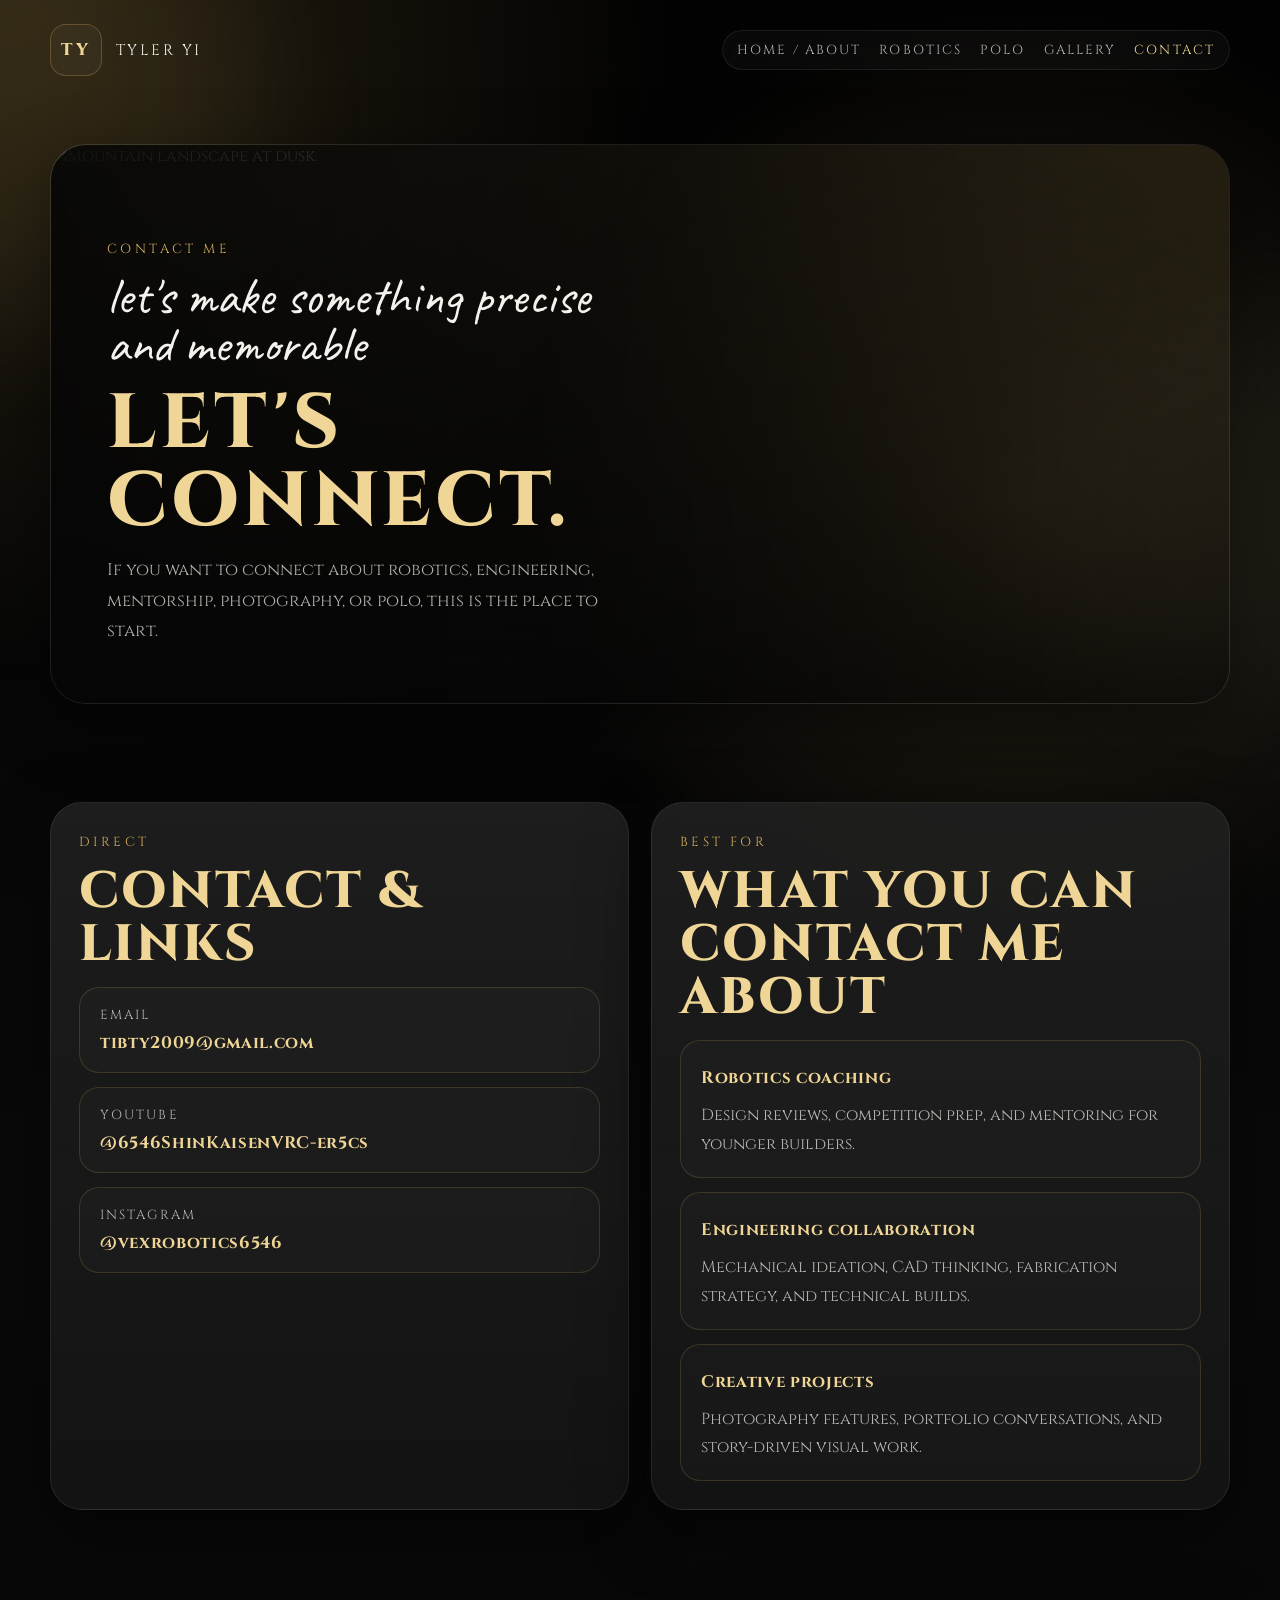
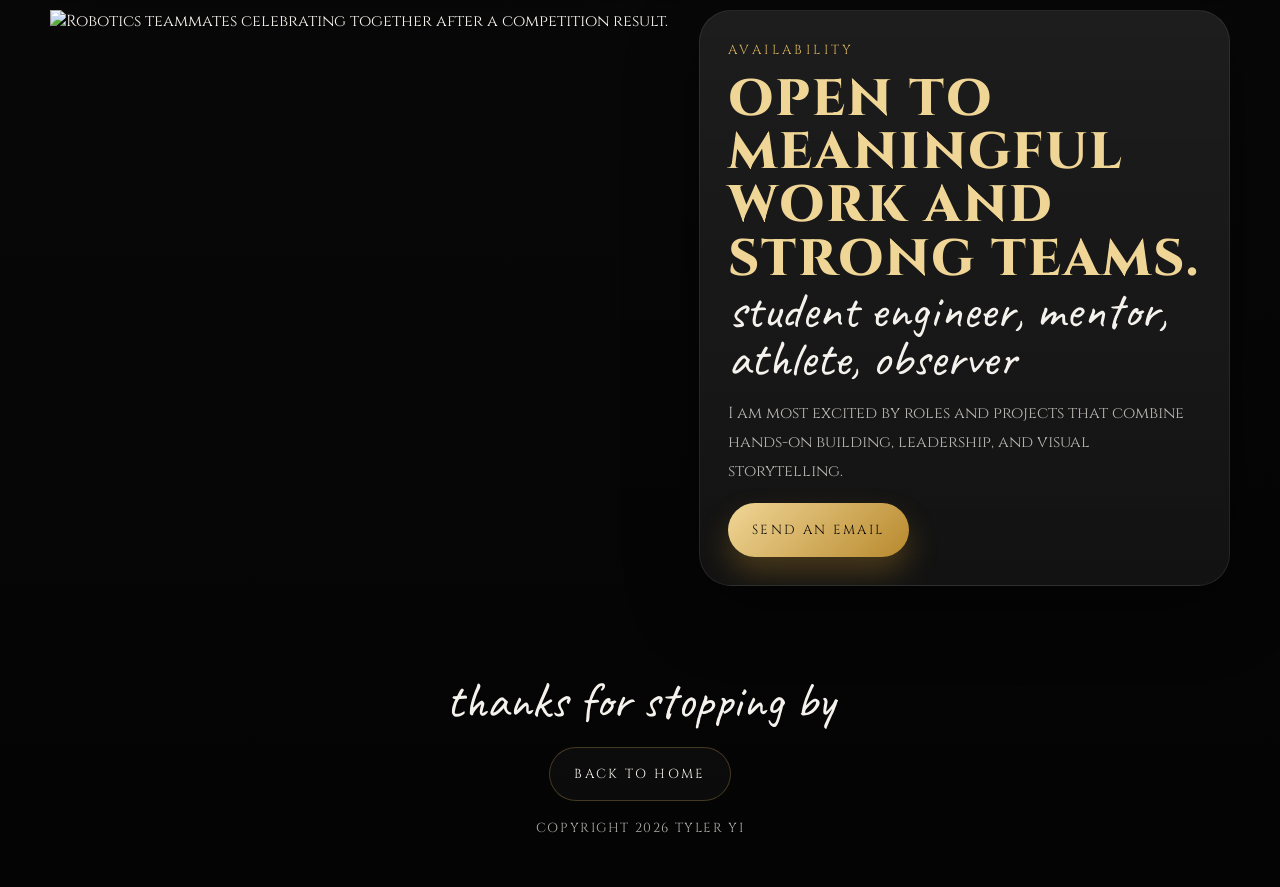
==== contact.html @ ec61d00f "Add files via upload" ====
<!DOCTYPE html>
<html lang="en">
  <head>
    <meta charset="UTF-8" />
    <meta name="viewport" content="width=device-width, initial-scale=1.0" />
    <title>Tyler Yi | Contact</title>
    <meta
      name="description"
      content="Contact Tyler Yi for robotics mentorship, engineering collaboration, photography, and portfolio enquiries."
    />
    <link rel="preconnect" href="https://fonts.googleapis.com" />
    <link rel="preconnect" href="https://fonts.gstatic.com" crossorigin />
    <link
      href="https://fonts.googleapis.com/css2?family=Caveat:wght@400;500&family=Cinzel:wght@500;600;700;800&display=swap"
      rel="stylesheet"
    />
    <link rel="stylesheet" href="styles.css" />
    <script src="script.js" defer></script>
  </head>
  <body class="contact-page">
    <div class="page-glow page-glow-left"></div>
    <div class="page-glow page-glow-right"></div>

    <header class="site-header">
      <a class="brand-mark" href="index.html" aria-label="Tyler Yi home">
        <span class="brand-mark__crest">TY</span>
        <span class="brand-mark__text">Tyler Yi</span>
      </a>

      <button class="nav-toggle" type="button" aria-expanded="false" aria-label="Open menu">
        <span></span>
        <span></span>
        <span></span>
      </button>

      <nav class="site-nav">
        <a href="index.html">Home / About</a>
        <a href="index.html#robotics">Robotics</a>
        <a href="index.html#polo">Polo</a>
        <a href="index.html#gallery">Gallery</a>
        <a class="is-active" href="contact.html">Contact</a>
      </nav>
    </header>

    <main>
      <section class="contact-hero section-shell">
        <div class="contact-hero__backdrop">
          <img src="assets/mountain.jpg" alt="Mountain landscape at dusk." />
          <div class="contact-hero__content reveal">
            <p class="eyebrow">Contact Me</p>
            <p class="script-line">let's make something precise and memorable</p>
            <h1 class="contact-title">Let's Connect.</h1>
            <p class="hero-lead">
              If you want to connect about robotics, engineering, mentorship, photography, or polo,
              this is the place to start.
            </p>
          </div>
        </div>
      </section>

      <section class="section-shell contact-grid">
        <article class="contact-panel reveal">
          <p class="eyebrow">Direct</p>
          <h2>Contact &amp; Links</h2>
          <div class="contact-list">
            <a href="mailto:tibty2009@gmail.com">
              <span>Email</span>
              <strong>tibty2009@gmail.com</strong>
            </a>
            <a href="https://www.youtube.com/@6546ShinKaisenVRC-er5cs" target="_blank" rel="noreferrer">
              <span>YouTube</span>
              <strong>@6546ShinKaisenVRC-er5cs</strong>
            </a>
            <a href="https://www.instagram.com/vexrobotics6546/" target="_blank" rel="noreferrer">
              <span>Instagram</span>
              <strong>@vexrobotics6546</strong>
            </a>
          </div>
        </article>

        <article class="contact-panel reveal reveal-delay-1">
          <p class="eyebrow">Best For</p>
          <h2>What You Can Contact Me About</h2>
          <div class="service-list">
            <div>
              <strong>Robotics coaching</strong>
              <p>Design reviews, competition prep, and mentoring for younger builders.</p>
            </div>
            <div>
              <strong>Engineering collaboration</strong>
              <p>Mechanical ideation, CAD thinking, fabrication strategy, and technical builds.</p>
            </div>
            <div>
              <strong>Creative projects</strong>
              <p>Photography features, portfolio conversations, and story-driven visual work.</p>
            </div>
          </div>
        </article>
      </section>

      <section class="section-shell contact-strip">
        <article class="mini-gallery reveal">
          <img src="assets/robotics-celebration.JPEG" alt="Robotics teammates celebrating together after a competition result." />
        </article>

        <article class="contact-cta reveal reveal-delay-2">
          <p class="eyebrow">Availability</p>
          <h2>Open to meaningful work and strong teams.</h2>
          <p class="script-line">student engineer, mentor, athlete, observer</p>
          <p>
            I am most excited by roles and projects that combine hands-on building, leadership, and
            visual storytelling.
          </p>
          <a class="button button-primary" href="mailto:tibty2009@gmail.com">Send an Email</a>
        </article>
      </section>
    </main>

    <footer class="site-footer">
      <p class="script-line">thanks for stopping by</p>
      <a class="button button-secondary" href="index.html">Back to Home</a>
      <p class="footer-note">Copyright <span id="year"></span> Tyler Yi</p>
    </footer>
  </body>
</html>
---- styles.css ----
:root {
  --bg: #070707;
  --bg-soft: #101010;
  --panel: rgba(18, 18, 18, 0.82);
  --panel-strong: rgba(11, 11, 11, 0.94);
  --border: rgba(214, 176, 94, 0.28);
  --gold: #d6b05e;
  --gold-bright: #f0d696;
  --white: #f5f2ed;
  --muted: rgba(245, 242, 237, 0.72);
  --shadow: 0 22px 70px rgba(0, 0, 0, 0.45);
  --radius-xl: 32px;
  --radius-lg: 24px;
  --radius-md: 18px;
  --space-section: clamp(68px, 8vw, 88px);
  --space-group: clamp(20px, 3vw, 30px);
  --space-related: clamp(12px, 2vw, 18px);
  --content-width: min(1180px, calc(100vw - 48px));
  --heading-font: "Cinzel", "Times New Roman", serif;
  --script-font: "Caveat", cursive;
}

*,
*::before,
*::after {
  box-sizing: border-box;
}

html {
  scroll-behavior: smooth;
}

body {
  margin: 0;
  min-height: 100vh;
  font-family: var(--heading-font);
  background:
    radial-gradient(circle at top left, rgba(214, 176, 94, 0.18), transparent 24%),
    radial-gradient(circle at 80% 20%, rgba(214, 176, 94, 0.16), transparent 22%),
    linear-gradient(180deg, #020202 0%, #090909 48%, #040404 100%);
  color: var(--white);
  overflow-x: hidden;
}

img {
  display: block;
  width: 100%;
}

a {
  color: inherit;
  text-decoration: none;
}

button {
  font: inherit;
}

.page-glow {
  position: fixed;
  inset: auto;
  width: 28rem;
  height: 28rem;
  border-radius: 999px;
  pointer-events: none;
  filter: blur(70px);
  opacity: 0.18;
  z-index: 0;
}

.page-glow-left {
  top: -8rem;
  left: -12rem;
  background: rgba(214, 176, 94, 0.45);
}

.page-glow-right {
  right: -12rem;
  bottom: 10rem;
  background: rgba(255, 255, 255, 0.18);
}

.site-header,
.section-shell,
.site-footer {
  position: relative;
  z-index: 1;
}

.site-header {
  width: var(--content-width);
  margin: 0 auto;
  padding: 24px 0 8px;
  display: flex;
  align-items: center;
  justify-content: space-between;
  gap: 24px;
}

.brand-mark {
  display: inline-flex;
  align-items: center;
  gap: 14px;
}

.brand-mark__crest {
  width: 52px;
  height: 52px;
  display: grid;
  place-items: center;
  border: 1px solid var(--border);
  border-radius: 16px;
  background: rgba(255, 255, 255, 0.03);
  color: var(--gold-bright);
  font-size: 1.05rem;
  font-weight: 800;
  letter-spacing: 0.18em;
}

.brand-mark__text {
  font-size: 0.95rem;
  letter-spacing: 0.16em;
  text-transform: uppercase;
}

.site-nav {
  display: flex;
  align-items: center;
  gap: 18px;
  padding: 10px 14px;
  border: 1px solid rgba(255, 255, 255, 0.08);
  border-radius: 999px;
  background: rgba(255, 255, 255, 0.03);
  backdrop-filter: blur(16px);
}

.site-nav a {
  color: var(--muted);
  font-size: 0.82rem;
  letter-spacing: 0.16em;
  text-transform: uppercase;
  transition: color 180ms ease;
}

.site-nav a:hover,
.site-nav a:focus-visible,
.site-nav a.is-active {
  color: var(--gold-bright);
}

.nav-toggle {
  display: none;
  width: 52px;
  height: 52px;
  padding: 0;
  border: 1px solid rgba(255, 255, 255, 0.12);
  border-radius: 16px;
  background: rgba(255, 255, 255, 0.03);
  color: var(--white);
}

.nav-toggle span {
  display: block;
  width: 22px;
  height: 2px;
  margin: 5px auto;
  background: currentColor;
}

.section-shell {
  width: var(--content-width);
  margin: 0 auto;
}

.hero {
  padding: 56px 0 24px;
  display: grid;
  grid-template-columns: minmax(0, 1.05fr) minmax(320px, 0.95fr);
  gap: 34px;
  align-items: center;
}

.hero-copy,
.contact-hero__content {
  max-width: 38rem;
}

.eyebrow {
  margin: 0 0 10px;
  color: var(--gold);
  font-size: 0.82rem;
  letter-spacing: 0.26em;
  text-transform: uppercase;
}

.script-line {
  margin: 0 0 16px;
  color: var(--white);
  font-family: var(--script-font);
  font-size: clamp(2rem, 4vw, 3.4rem);
  font-weight: 400;
  line-height: 0.95;
}

h1,
h2,
h3 {
  margin: 0;
  color: var(--gold-bright);
  font-weight: 800;
  line-height: 1.04;
}

h1 {
  font-size: clamp(3.6rem, 10vw, 7.2rem);
  letter-spacing: 0.05em;
  text-transform: uppercase;
}

h2 {
  font-size: clamp(1.8rem, 4vw, 3.2rem);
  letter-spacing: 0.04em;
  text-transform: uppercase;
}

h3 {
  font-size: 1.25rem;
  letter-spacing: 0.06em;
  text-transform: uppercase;
}

p {
  margin: 0;
  color: var(--muted);
  font-size: 1rem;
  line-height: 1.8;
}

.hero-lead,
.section-copy {
  max-width: 42rem;
  margin-top: 14px;
  font-size: 1.06rem;
}

.hero-actions {
  display: flex;
  flex-wrap: wrap;
  gap: 14px;
  margin-top: 26px;
}

.button {
  display: inline-flex;
  align-items: center;
  justify-content: center;
  min-height: 54px;
  padding: 14px 24px;
  border-radius: 999px;
  font-size: 0.82rem;
  letter-spacing: 0.18em;
  text-transform: uppercase;
  transition:
    transform 180ms ease,
    border-color 180ms ease,
    background 180ms ease;
}

.button:hover,
.button:focus-visible {
  transform: translateY(-2px);
}

.button-primary {
  background: linear-gradient(135deg, #f0d696 0%, #b8892d 100%);
  color: #110d06;
  box-shadow: 0 16px 30px rgba(184, 137, 45, 0.32);
}

.button-secondary {
  border: 1px solid var(--border);
  background: rgba(255, 255, 255, 0.03);
}

.hero-badges,
.chip-list {
  list-style: none;
  padding: 0;
  margin: 20px 0 0;
  display: flex;
  flex-wrap: wrap;
  gap: 10px;
}

.hero-badges span,
.chip-list li {
  padding: 10px 14px;
  border: 1px solid rgba(214, 176, 94, 0.24);
  border-radius: 999px;
  background: rgba(255, 255, 255, 0.03);
  color: var(--white);
  font-size: 0.78rem;
  letter-spacing: 0.12em;
  text-transform: uppercase;
}

.hero-visual {
  position: relative;
  min-height: 620px;
}

.hero-card,
.hero-portrait,
.info-card,
.spotlight-visual,
.timeline-card,
.skill-panel,
.passion-card,
.contact-panel,
.contact-cta,
.mini-gallery {
  border: 1px solid rgba(255, 255, 255, 0.08);
  border-radius: var(--radius-xl);
  background:
    linear-gradient(180deg, rgba(255, 255, 255, 0.06), rgba(255, 255, 255, 0.015)),
    var(--panel);
  box-shadow: var(--shadow);
  overflow: hidden;
}

.hero-card__label,
.timeline-card__tag {
  display: inline-block;
  margin-bottom: 8px;
  color: var(--gold-bright);
  font-size: 0.76rem;
  letter-spacing: 0.18em;
  text-transform: uppercase;
}

.hero-portrait {
  position: relative;
  height: 100%;
  min-height: 620px;
}

.hero-portrait::before {
  content: "";
  position: absolute;
  inset: 18px;
  border: 1px solid rgba(240, 214, 150, 0.18);
  pointer-events: none;
}

.hero-portrait img {
  height: 100%;
  min-height: 620px;
  object-fit: cover;
  object-position: center center;
}

.hero-portrait__caption {
  position: absolute;
  left: 28px;
  right: 28px;
  bottom: 26px;
  max-width: 28rem;
  padding: 20px 22px;
  background: linear-gradient(180deg, rgba(8, 8, 8, 0.12), rgba(8, 8, 8, 0.86));
  backdrop-filter: blur(10px);
}

.intro-section,
.spotlight-section,
.skills-section,
.passions-section,
.gallery-section,
.contact-grid,
.contact-strip {
  padding: var(--space-section) 0 12px;
}

.section-heading {
  display: grid;
  gap: 8px;
  margin-bottom: var(--space-group);
}

.section-heading .eyebrow,
.section-heading .script-line,
.section-heading .section-copy {
  margin: 0;
}

.spotlight-layout + .section-heading {
  margin-top: 18px;
  margin-bottom: 16px;
}

.evolution-slider {
  width: 100%;
  margin: 24px 0 12px;
  padding: 24px;
  border: 1px solid rgba(255, 255, 255, 0.08);
  border-radius: var(--radius-xl);
  background:
    linear-gradient(180deg, rgba(255, 255, 255, 0.04), rgba(255, 255, 255, 0.015)),
    rgba(10, 10, 10, 0.94);
  box-shadow: var(--shadow);
}

.evolution-slider__header {
  display: flex;
  justify-content: space-between;
  gap: 24px;
  align-items: flex-start;
  margin-bottom: 18px;
}

.evolution-slider__header > div:first-child {
  display: grid;
  gap: 8px;
}

.evolution-slider__header .section-copy {
  margin-top: 0;
}

.evolution-slider__actions {
  display: grid;
  gap: 10px;
  width: min(100%, 220px);
  flex-shrink: 0;
}

.evolution-slider__controls {
  display: flex;
  gap: 10px;
}

.evolution-arrow {
  min-width: 88px;
  min-height: 44px;
  padding: 10px 14px;
  border: 1px solid rgba(214, 176, 94, 0.28);
  border-radius: 999px;
  background: rgba(255, 255, 255, 0.03);
  color: var(--gold-bright);
  letter-spacing: 0.14em;
  text-transform: uppercase;
  cursor: pointer;
  transition: transform 180ms ease, border-color 180ms ease;
}

.evolution-arrow:hover,
.evolution-arrow:focus-visible {
  transform: translateY(-2px);
  border-color: rgba(214, 176, 94, 0.54);
}

.evolution-slider__shell {
  display: grid;
  grid-template-columns: minmax(0, 1.05fr) minmax(280px, 0.75fr);
  gap: 24px;
  align-items: start;
}

.evolution-slider__frame {
  position: relative;
  display: flex;
  justify-content: center;
  align-items: flex-start;
}

.evolution-slider__image-wrap {
  display: flex;
  justify-content: center;
  align-items: flex-start;
  width: 100%;
  height: 100%;
  transition: opacity 260ms ease, transform 260ms ease;
}

.evolution-slider__image-wrap.is-swapping,
.evolution-slider__caption.is-swapping {
  opacity: 0;
  transform: translateY(10px);
}

.evolution-slider__image {
  width: auto;
  max-width: 100%;
  height: 100%;
  max-height: 100%;
  display: block;
  border: 1px solid rgba(214, 176, 94, 0.38);
}

.evolution-slider__image-wrap.is-hidden {
  display: none;
}

.evolution-slider__placeholder {
  display: grid;
  place-content: center;
  gap: 10px;
  width: 100%;
  padding: 28px;
  text-align: center;
  background: transparent;
  border: 1px dashed rgba(214, 176, 94, 0.28);
}

.evolution-slider__placeholder.is-hidden {
  display: none;
}

.evolution-slider__placeholder h3 {
  font-size: clamp(1.6rem, 3vw, 2.4rem);
}

.evolution-slider__placeholder p:last-child {
  max-width: 32rem;
}

.evolution-slider__caption {
  display: flex;
  flex-direction: column;
  justify-content: flex-start;
  align-self: start;
  gap: 10px;
  padding: 4px 0 0;
  max-width: 28rem;
  transition: opacity 260ms ease, transform 260ms ease;
}

.evolution-slider__caption--measure {
  position: absolute;
  left: -9999px;
  top: 0;
  visibility: hidden;
  pointer-events: none;
  z-index: -1;
}

.evolution-slider__caption .timeline-card__tag,
.evolution-slider__caption h3,
.evolution-slider__caption p {
  margin: 0;
}

.evolution-slider__footer {
  display: flex;
  align-items: center;
  gap: 18px;
}

.evolution-slider__counter {
  min-width: 88px;
  color: var(--gold-bright);
  font-size: 0.88rem;
  letter-spacing: 0.16em;
  text-transform: uppercase;
}

.evolution-slider__progress {
  position: relative;
  flex: 1;
  height: 2px;
  background: rgba(255, 255, 255, 0.14);
  overflow: hidden;
}

.evolution-slider__progress span {
  position: absolute;
  inset: 0 auto 0 0;
  width: 8.333%;
  background: linear-gradient(90deg, var(--gold), var(--gold-bright));
  transition: width 260ms ease;
}

.intro-grid,
.skills-grid,
.contact-grid {
  display: grid;
  gap: 22px;
}

.intro-grid {
  grid-template-columns: repeat(3, minmax(0, 1fr));
}

.info-card,
.skill-panel,
.contact-panel,
.contact-cta {
  padding: 28px;
}

.info-card__icon {
  width: 56px;
  height: 56px;
  display: grid;
  place-items: center;
  margin-bottom: 18px;
  border-radius: 18px;
  background: rgba(214, 176, 94, 0.12);
  color: var(--gold-bright);
}

.info-card__icon svg {
  width: 32px;
  height: 32px;
}

.spotlight-layout {
  display: grid;
  grid-template-columns: minmax(280px, 0.95fr) minmax(0, 1.05fr);
  gap: 24px;
  align-items: start;
}

.spotlight-visual {
  position: sticky;
  top: 24px;
}

.spotlight-visual img {
  aspect-ratio: 0.88;
  object-fit: cover;
}

.spotlight-visual__stats {
  display: grid;
  grid-template-columns: repeat(3, minmax(0, 1fr));
  gap: 1px;
  background: rgba(255, 255, 255, 0.08);
}

.spotlight-visual__stats div {
  padding: 18px;
  background: rgba(10, 10, 10, 0.94);
}

.spotlight-visual__stats strong {
  display: block;
  color: var(--gold-bright);
  font-size: 1.45rem;
  letter-spacing: 0.08em;
}

.spotlight-visual__stats span {
  display: block;
  margin-top: 8px;
  color: var(--muted);
  font-size: 0.78rem;
  letter-spacing: 0.08em;
  text-transform: uppercase;
}

.timeline {
  display: grid;
  gap: 16px;
}

.timeline-card {
  padding: 24px;
}

.robotics-gallery {
  margin-top: 0;
  display: grid;
  grid-template-columns: repeat(12, minmax(0, 1fr));
  gap: 16px;
}

.robotics-shot {
  grid-column: span 4;
  display: flex;
  flex-direction: column;
  padding: 0;
  border: 1px solid rgba(255, 255, 255, 0.08);
  border-radius: 22px;
  background:
    linear-gradient(180deg, rgba(255, 255, 255, 0.04), rgba(255, 255, 255, 0.015)),
    rgba(12, 12, 12, 0.94);
  box-shadow: var(--shadow);
  overflow: hidden;
  cursor: pointer;
  transition: transform 220ms ease, border-color 220ms ease;
}

.robotics-shot:hover,
.robotics-shot:focus-visible {
  transform: translateY(-4px);
  border-color: rgba(214, 176, 94, 0.46);
}

.robotics-shot-wide {
  grid-column: span 6;
}

.robotics-shot img {
  width: 100%;
  height: auto;
  display: block;
}

.robotics-shot__meta {
  display: block;
  padding: 18px 18px 20px;
}

.robotics-shot__meta strong,
.robotics-shot__meta span {
  display: block;
}

.robotics-shot__meta strong {
  color: var(--gold-bright);
  font-size: 0.98rem;
  letter-spacing: 0.08em;
  text-transform: uppercase;
}

.robotics-shot__meta span {
  margin-top: 8px;
  color: var(--muted);
  font-size: 0.8rem;
  letter-spacing: 0.1em;
  text-transform: uppercase;
}

.timeline-card p,
.skill-panel p,
.contact-note,
.service-list p {
  margin-top: 12px;
}

.skills-grid {
  grid-template-columns: repeat(3, minmax(0, 1fr));
}

.skill-panel {
  min-height: 100%;
}

.passion-card {
  display: grid;
  grid-template-columns: minmax(0, 0.9fr) minmax(260px, 1.1fr);
}

.passion-card-polo {
  grid-template-columns: 1fr;
}

.passion-card__copy {
  padding: 36px;
  display: flex;
  flex-direction: column;
  justify-content: center;
}

.passion-card__copy p:last-child {
  margin-top: 18px;
}

.passion-card__details {
  padding: 28px 36px 36px;
  border-top: 1px solid rgba(214, 176, 94, 0.14);
}

.polo-awards {
  margin-top: 18px;
}

.polo-awards .eyebrow {
  margin-bottom: 8px;
}

.polo-awards__list {
  margin: 0;
  padding-left: 18px;
  color: var(--muted);
}

.polo-awards__list li {
  margin: 8px 0 0;
  line-height: 1.8;
}

.polo-brands {
  margin-top: 24px;
  padding-top: 18px;
  border-top: 1px solid rgba(214, 176, 94, 0.18);
}

.polo-brands .eyebrow {
  margin-bottom: 10px;
}

.polo-brands__rail {
  display: grid;
  grid-template-columns: repeat(2, minmax(0, 1fr));
  gap: 18px;
  align-items: end;
}

.polo-brand {
  display: grid;
  justify-items: center;
  align-content: center;
  gap: 12px;
  min-height: 126px;
  padding: 18px 20px;
  border: 1px solid rgba(214, 176, 94, 0.16);
  background: rgba(255, 255, 255, 0.02);
}

.polo-brand img {
  width: auto;
  max-width: min(100%, 210px);
  max-height: 64px;
  height: auto;
  object-fit: contain;
  filter: brightness(0.98) contrast(1.02);
}

.polo-brand span {
  text-align: center;
  color: var(--gold-bright);
  font-size: 0.82rem;
  letter-spacing: 0.12em;
  text-transform: uppercase;
}

.polo-brand:hover span,
.polo-brand:focus-visible span {
  color: var(--white);
}

.passion-card__visual img {
  height: 100%;
  min-height: 420px;
  object-fit: cover;
}

.passion-card-polo .passion-card__visual {
  display: flex;
  align-items: center;
  justify-content: center;
  background: rgba(8, 8, 8, 0.92);
  padding: 0 36px 30px;
}

.passion-card-polo .passion-card__visual img {
  width: auto;
  max-width: 100%;
  height: auto;
  min-height: 0;
  object-fit: contain;
  object-position: center center;
}

.photo-feature {
  display: grid;
  grid-template-columns: minmax(260px, 0.72fr) minmax(0, 1.28fr);
  gap: 24px;
  margin-bottom: 20px;
  border: 1px solid rgba(255, 255, 255, 0.08);
  border-radius: var(--radius-xl);
  background:
    linear-gradient(180deg, rgba(255, 255, 255, 0.04), rgba(255, 255, 255, 0.015)),
    rgba(12, 12, 12, 0.94);
  box-shadow: var(--shadow);
  overflow: hidden;
}

.photo-feature__visual img {
  height: 100%;
  min-height: 340px;
  object-fit: cover;
}

.photo-feature__copy {
  padding: 28px;
  display: flex;
  flex-direction: column;
  justify-content: center;
  gap: 12px;
}

.gallery-card {
  position: relative;
  display: block;
  width: 100%;
  margin: 0 0 16px;
  break-inside: avoid;
  page-break-inside: avoid;
  padding: 0;
  border: 1px solid rgba(255, 255, 255, 0.08);
  border-radius: 0;
  overflow: hidden;
  background: transparent;
  cursor: pointer;
  transition: transform 220ms ease, border-color 220ms ease;
}

.gallery-grid {
  column-count: 3;
  column-gap: 16px;
}

.gallery-card:hover,
.gallery-card:focus-visible {
  transform: translateY(-4px);
  border-color: rgba(214, 176, 94, 0.48);
}

.gallery-card img {
  display: block;
  width: 100%;
  height: auto;
  border-radius: 0;
}

.site-footer {
  width: var(--content-width);
  margin: 0 auto;
  padding: 78px 0 46px;
  text-align: center;
}

.site-footer .script-line {
  margin-bottom: 22px;
}

.footer-note {
  margin-top: 16px;
  font-size: 0.82rem;
  letter-spacing: 0.12em;
  text-transform: uppercase;
}

.contact-page .contact-hero {
  position: relative;
  padding: 60px 0 10px;
}

.contact-hero__backdrop {
  position: relative;
  display: flex;
  align-items: flex-end;
  border: 1px solid rgba(255, 255, 255, 0.1);
  border-radius: 36px;
  overflow: hidden;
  min-height: 560px;
  box-shadow: var(--shadow);
}

.contact-hero__backdrop::after {
  content: "";
  position: absolute;
  inset: 0;
  background:
    linear-gradient(90deg, rgba(6, 6, 6, 0.94) 0%, rgba(6, 6, 6, 0.76) 42%, rgba(6, 6, 6, 0.24) 100%),
    linear-gradient(180deg, rgba(214, 176, 94, 0.18), rgba(0, 0, 0, 0.2));
}

.contact-hero__backdrop img {
  position: absolute;
  inset: 0;
  height: 100%;
  object-fit: cover;
}

.contact-hero__content {
  position: relative;
  width: min(100%, 42rem);
  padding: 56px;
  z-index: 1;
}

.contact-title {
  max-width: 12ch;
  font-size: clamp(2.8rem, 6vw, 5rem);
  line-height: 1.02;
}

.contact-hero .hero-lead {
  max-width: 34rem;
}

.contact-grid {
  grid-template-columns: repeat(2, minmax(0, 1fr));
}

.contact-list,
.service-list {
  display: grid;
  gap: 14px;
  margin-top: 16px;
}

.contact-list a,
.service-list div {
  padding: 18px 20px;
  border: 1px solid rgba(214, 176, 94, 0.18);
  border-radius: 20px;
  background: rgba(255, 255, 255, 0.02);
}

.contact-list span {
  display: block;
  color: var(--muted);
  font-size: 0.82rem;
  letter-spacing: 0.16em;
  text-transform: uppercase;
}

.contact-list strong,
.service-list strong {
  display: block;
  margin-top: 8px;
  color: var(--gold-bright);
  font-size: 1.05rem;
  letter-spacing: 0.04em;
  overflow-wrap: anywhere;
}

.contact-strip {
  display: grid;
  grid-template-columns: minmax(0, 1fr) minmax(300px, 0.85fr);
  gap: 24px;
  align-items: stretch;
}

.mini-gallery {
  display: block;
  padding: 0;
  border: 0;
  border-radius: 0;
  background: transparent;
  box-shadow: none;
}

.mini-gallery img {
  width: 100%;
  height: auto;
  max-height: none;
  min-height: 0;
  object-fit: fill;
}

.contact-cta {
  display: flex;
  flex-direction: column;
  justify-content: center;
}

.contact-cta .button {
  width: fit-content;
  margin-top: 18px;
}

.lightbox {
  width: min(92vw, 980px);
  padding: 18px;
  border: 1px solid rgba(255, 255, 255, 0.12);
  border-radius: 28px;
  background: rgba(8, 8, 8, 0.96);
  color: var(--white);
}

.lightbox::backdrop {
  background: rgba(0, 0, 0, 0.78);
  backdrop-filter: blur(6px);
}

.lightbox img {
  max-height: 72vh;
  object-fit: contain;
  border-radius: 18px;
}

.lightbox-caption {
  margin-top: 14px;
  text-align: center;
}

.lightbox-close {
  margin-left: auto;
  margin-bottom: 12px;
  display: inline-flex;
  padding: 10px 14px;
  border: 1px solid rgba(214, 176, 94, 0.26);
  border-radius: 999px;
  background: rgba(255, 255, 255, 0.03);
  color: var(--gold-bright);
  text-transform: uppercase;
  letter-spacing: 0.12em;
}

.reveal {
  opacity: 0;
  transform: translateY(28px);
  animation: rise-in 720ms ease forwards;
}

.reveal-delay-1 {
  animation-delay: 120ms;
}

.reveal-delay-2 {
  animation-delay: 240ms;
}

@keyframes rise-in {
  to {
    opacity: 1;
    transform: translateY(0);
  }
}

@media (max-width: 1080px) {
  .hero,
  .spotlight-layout,
  .passion-card,
  .contact-strip,
  .photo-feature {
    grid-template-columns: 1fr;
  }

  .hero-visual {
    min-height: 540px;
  }

  .hero-portrait,
  .hero-portrait img {
    min-height: 540px;
  }

  .spotlight-visual {
    position: relative;
    top: 0;
  }

  .skills-grid,
  .intro-grid,
  .contact-grid {
    grid-template-columns: 1fr 1fr;
  }

  .gallery-grid {
    column-count: 2;
  }

  .robotics-gallery {
    grid-template-columns: repeat(2, minmax(0, 1fr));
  }

  .robotics-shot,
  .robotics-shot-wide {
    grid-column: span 1;
  }

  .evolution-slider__shell {
    grid-template-columns: 1fr;
  }

  .contact-hero__content {
    padding: 44px;
  }
}

@media (max-width: 760px) {
  :root {
    --content-width: min(100vw - 28px, 100%);
  }

  .site-header {
    padding-top: 18px;
    align-items: flex-start;
  }

  .nav-toggle {
    display: inline-block;
  }

  .site-nav {
    position: absolute;
    right: 0;
    top: 76px;
    min-width: 220px;
    padding: 16px;
    display: none;
    flex-direction: column;
    align-items: flex-start;
    border-radius: 24px;
  }

  .site-nav.is-open {
    display: flex;
  }

  .hero {
    padding-top: 28px;
  }

  .intro-section,
  .spotlight-section,
  .skills-section,
  .passions-section,
  .gallery-section,
  .contact-grid,
  .contact-strip {
    padding-top: 58px;
  }

  .section-heading {
    margin-bottom: 18px;
  }

  .hero-visual {
    min-height: 360px;
  }

  .intro-grid,
  .skills-grid,
  .contact-grid,
  .mini-gallery {
    grid-template-columns: 1fr;
  }

  .evolution-slider {
    margin-top: 20px;
    padding: 18px;
  }

  .evolution-slider__header {
    flex-direction: column;
    align-items: flex-start;
  }

  .evolution-slider__actions,
  .evolution-slider__controls {
    width: 100%;
  }

  .evolution-arrow {
    flex: 1;
  }

  .evolution-slider__footer {
    gap: 12px;
  }

  .evolution-slider__caption {
    max-width: none;
    padding: 0;
  }

  .robotics-gallery {
    grid-template-columns: 1fr;
  }

  .polo-brands__rail {
    grid-template-columns: 1fr;
  }

  .polo-brand {
    min-height: 0;
  }

  .hero-portrait,
  .hero-portrait img {
    min-height: 360px;
  }

  .hero-portrait__caption {
    left: 16px;
    right: 16px;
    bottom: 16px;
    padding: 16px;
  }

  .passion-card__visual img,
  .photo-feature__visual img,
  .mini-gallery img {
    min-height: 240px;
  }

  .contact-hero__backdrop {
    min-height: 480px;
  }

  .contact-hero__content {
    width: 100%;
    padding: 26px 24px;
  }

  .contact-title {
    max-width: none;
    font-size: clamp(2.2rem, 10vw, 3.5rem);
  }

  .gallery-grid {
    column-count: 1;
  }

  .robotics-shot,
  .robotics-shot-wide {
    grid-column: span 1;
  }

  .evolution-slider__image-wrap {
    aspect-ratio: 4 / 3;
    max-height: 280px;
  }

  .evolution-slider__placeholder {
    aspect-ratio: 4 / 3;
    padding: 20px;
  }

  .evolution-slider__footer {
    flex-direction: row;
    align-items: center;
  }
}
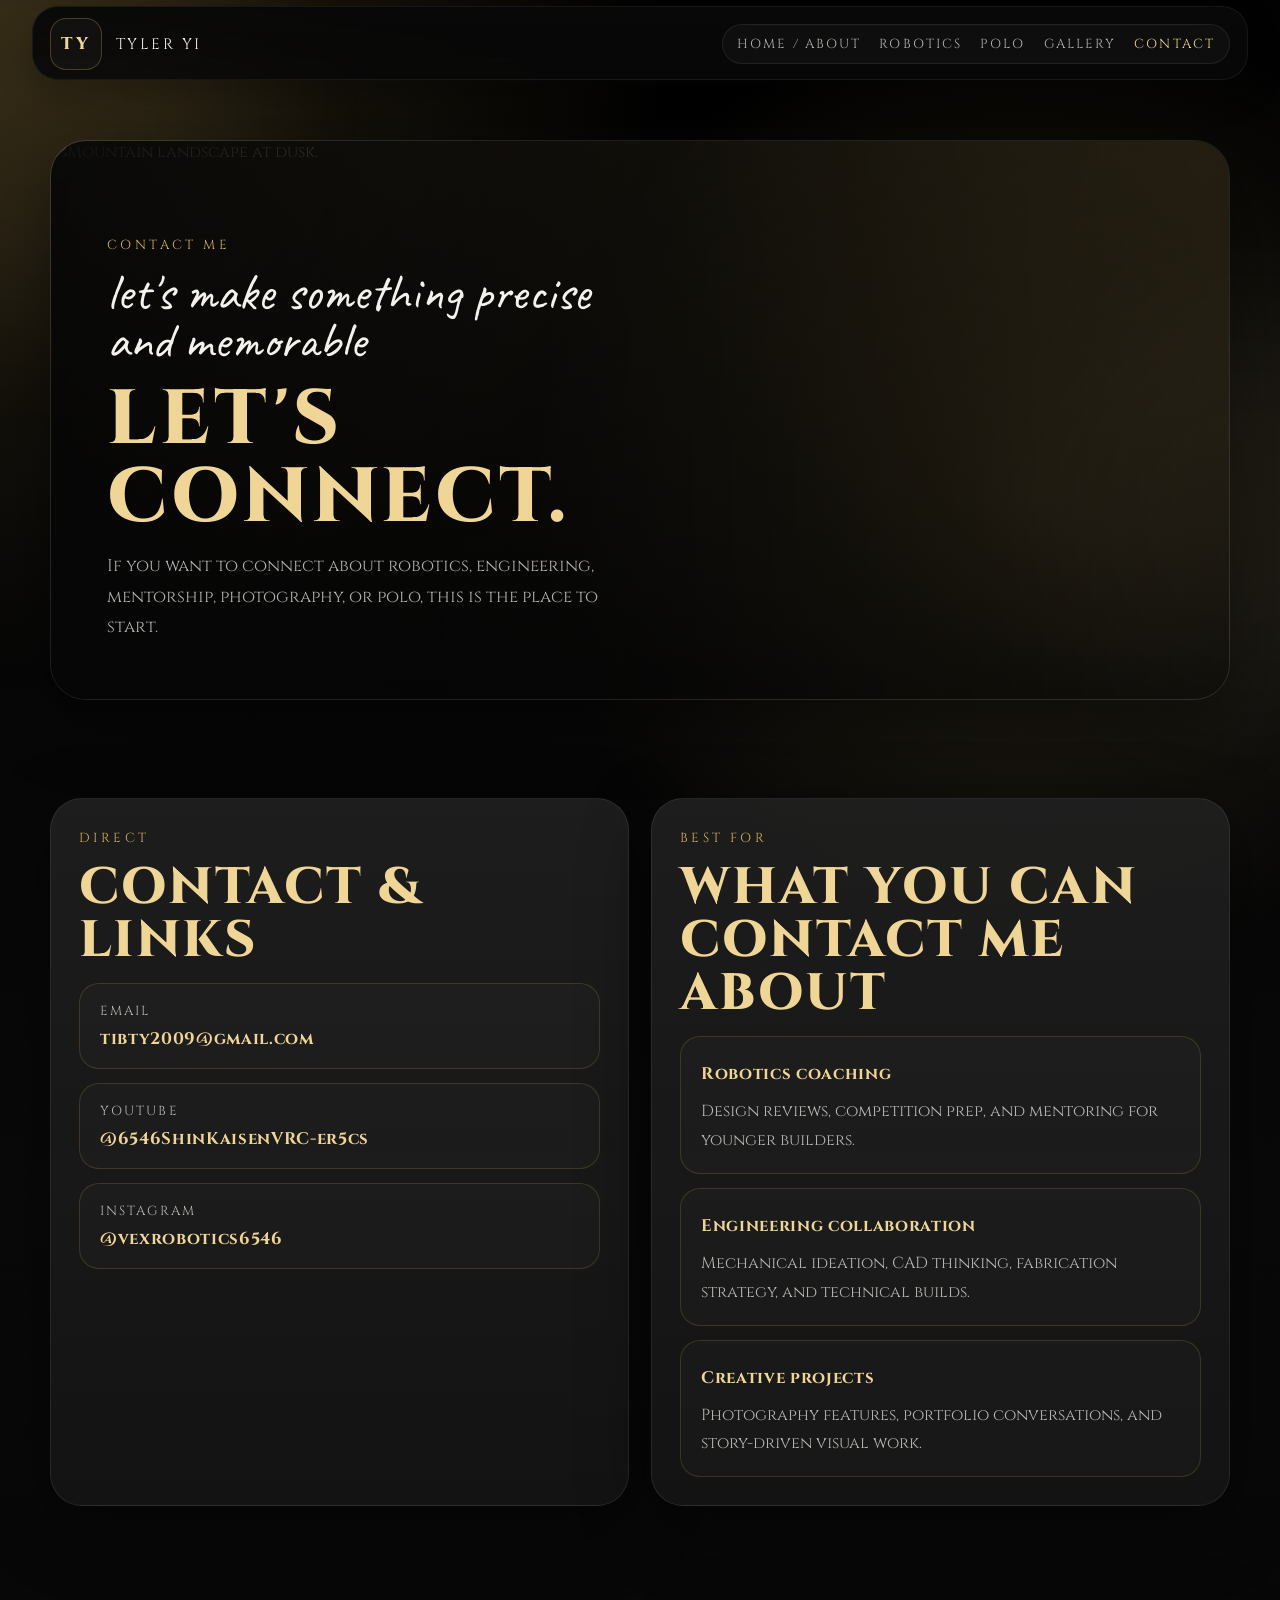
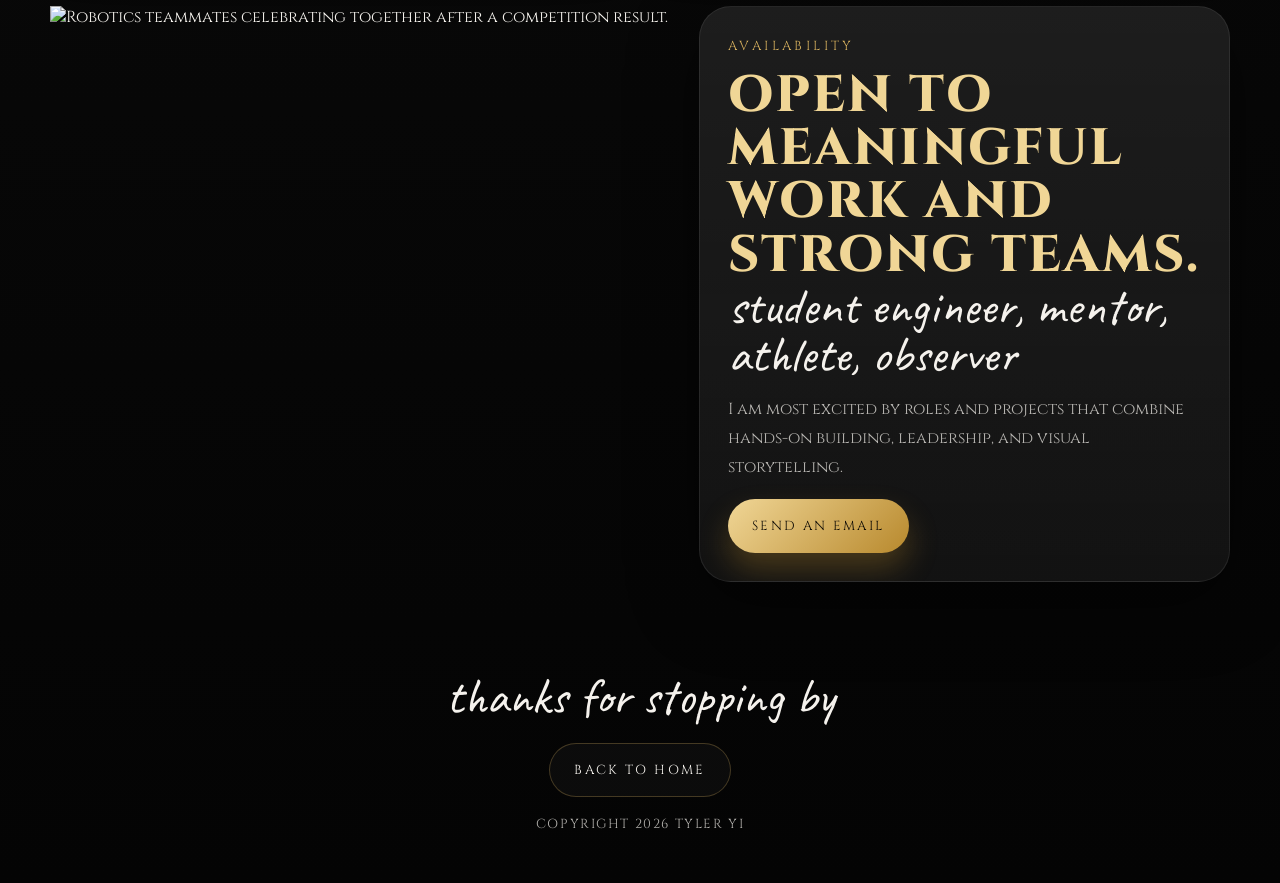
==== commit 5a3b649c: "Add files via upload" ====
--- a/contact.html
+++ b/contact.html
@@ -100,7 +100,7 @@
 
       <section class="section-shell contact-strip">
         <article class="mini-gallery reveal">
-          <img src="assets/robotics-celebration.JPEG" alt="Robotics teammates celebrating together after a competition result." />
+          <img src="assets/robotics-celebration.jpg" alt="Robotics teammates celebrating together after a competition result." />
         </article>
 
         <article class="contact-cta reveal reveal-delay-2">
--- a/styles.css
+++ b/styles.css
@@ -90,11 +90,29 @@
 .site-header {
   width: var(--content-width);
   margin: 0 auto;
-  padding: 24px 0 8px;
+  padding: 18px 0 10px;
+  position: sticky;
+  top: 0;
+  z-index: 20;
   display: flex;
   align-items: center;
   justify-content: space-between;
   gap: 24px;
+  backdrop-filter: blur(18px);
+}
+
+.site-header::before {
+  content: "";
+  position: absolute;
+  inset: 6px -18px 0;
+  border: 1px solid rgba(255, 255, 255, 0.06);
+  border-radius: 26px;
+  background:
+    linear-gradient(180deg, rgba(8, 8, 8, 0.9), rgba(8, 8, 8, 0.62)),
+    rgba(8, 8, 8, 0.68);
+  box-shadow: 0 14px 34px rgba(0, 0, 0, 0.24);
+  z-index: -1;
+  pointer-events: none;
 }
 
 .brand-mark {
@@ -1184,6 +1202,10 @@
     align-items: flex-start;
   }
 
+  .site-header::before {
+    inset: 6px -8px 0;
+  }
+
   .nav-toggle {
     display: inline-block;
   }
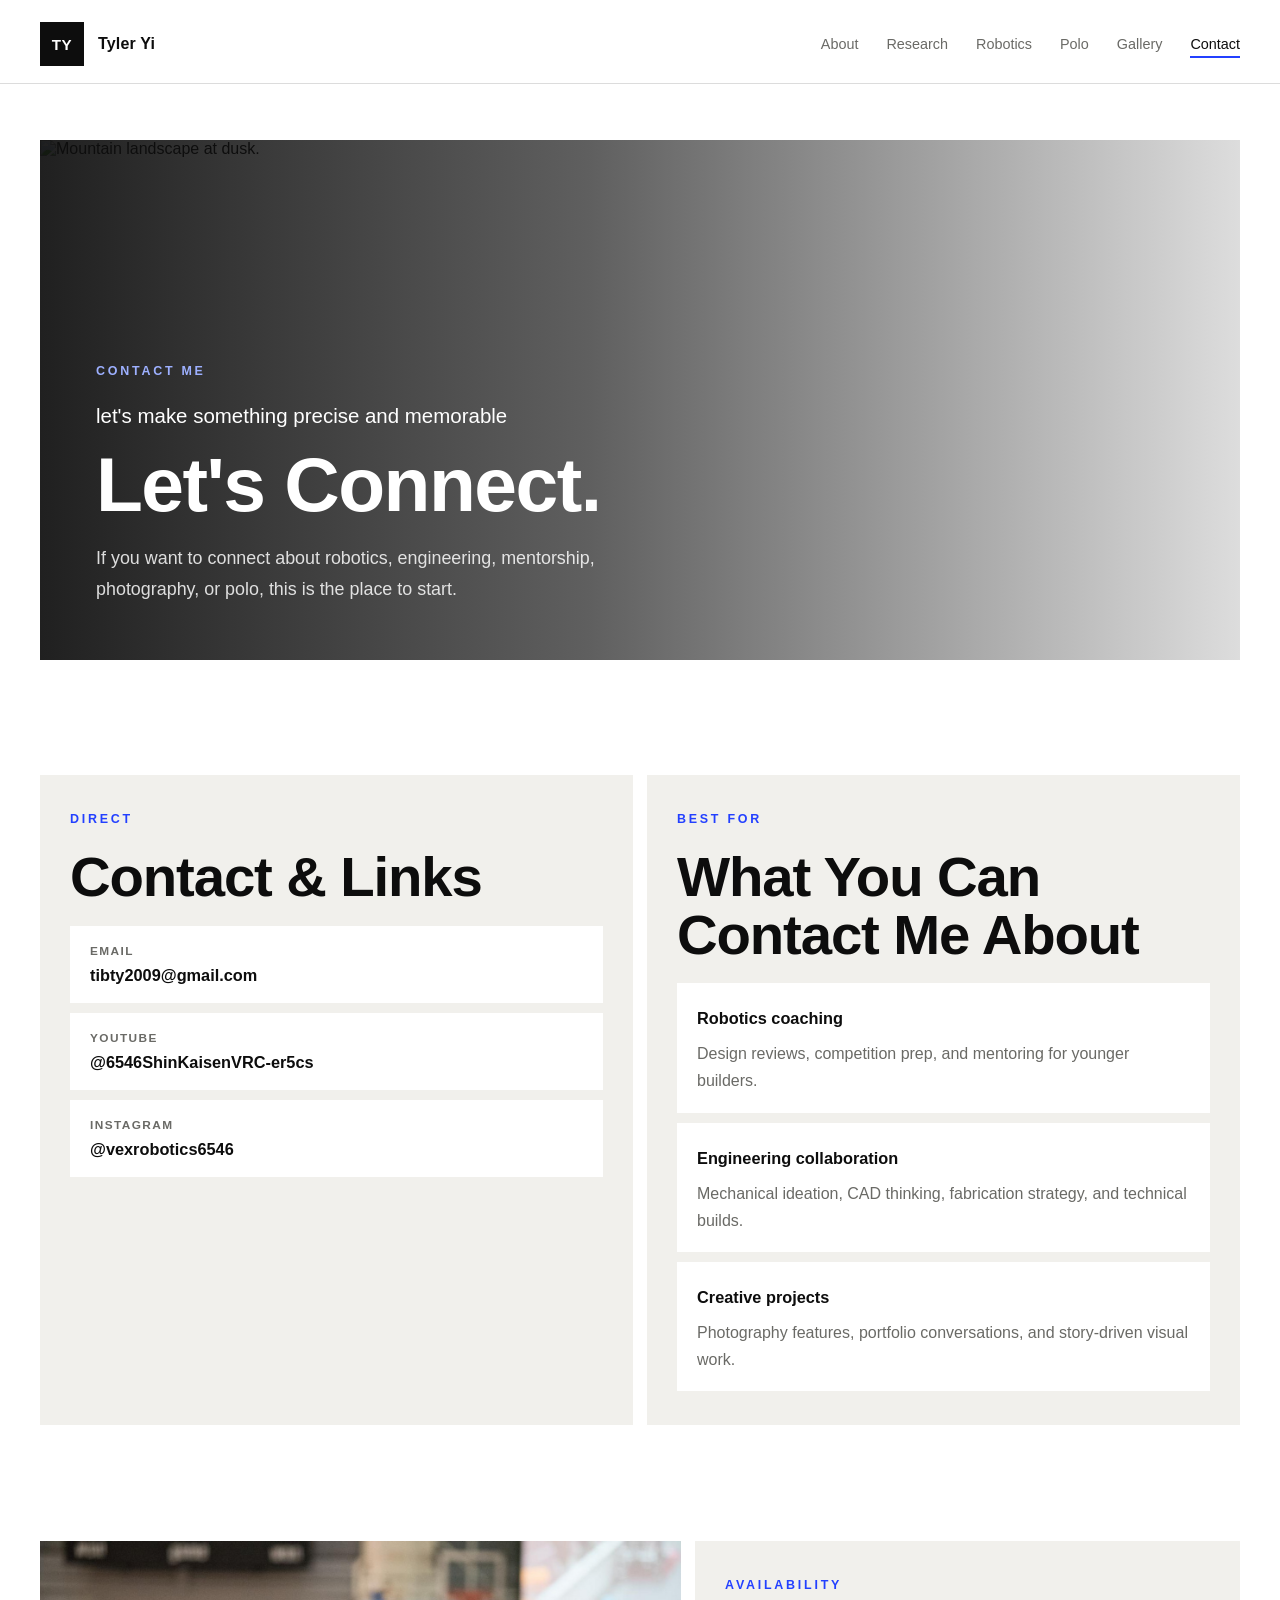
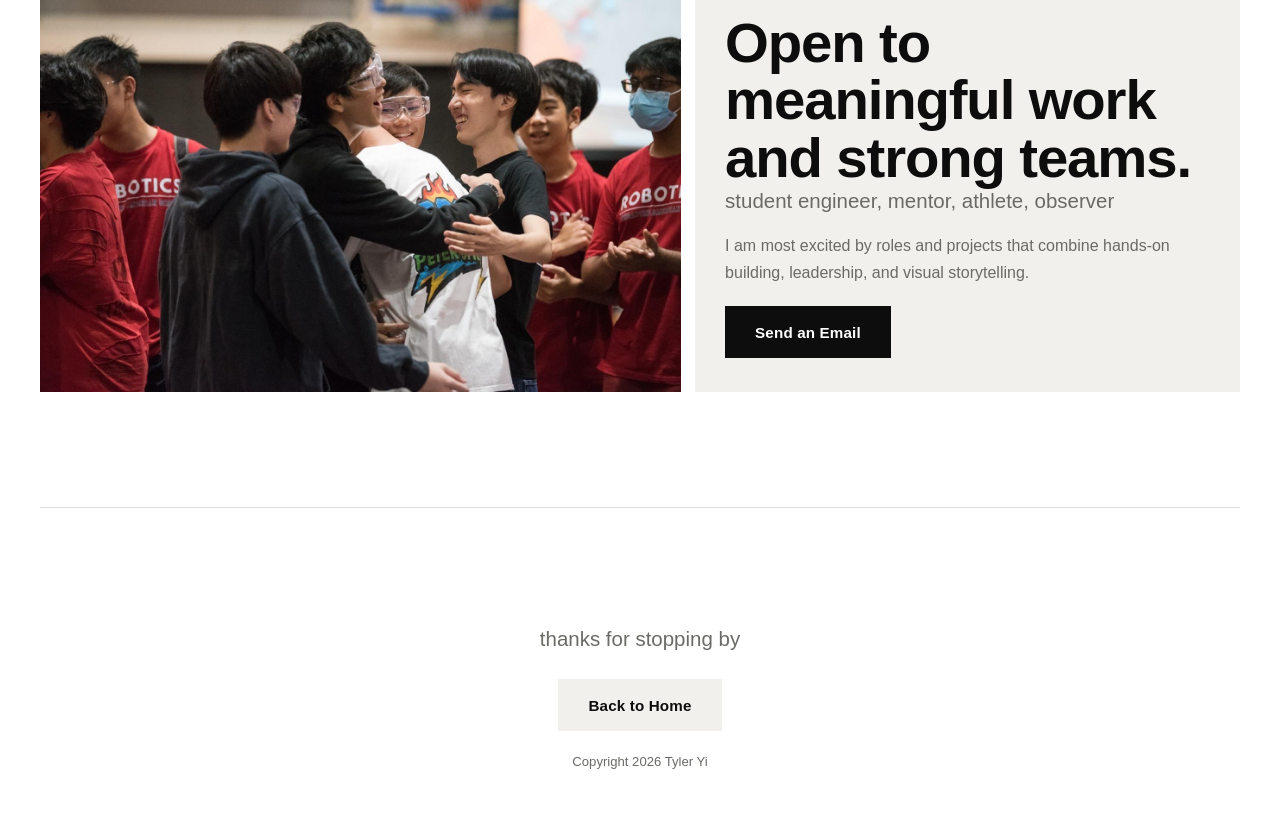
==== commit 2c0668fc: "Redesign site (flat/editorial, SF system font) and add Research section - Rework styling: light, hig" ====
--- a/contact.html
+++ b/contact.html
@@ -7,12 +7,6 @@
     <meta
       name="description"
       content="Contact Tyler Yi for robotics mentorship, engineering collaboration, photography, and portfolio enquiries."
-    />
-    <link rel="preconnect" href="https://fonts.googleapis.com" />
-    <link rel="preconnect" href="https://fonts.gstatic.com" crossorigin />
-    <link
-      href="https://fonts.googleapis.com/css2?family=Caveat:wght@400;500&family=Cinzel:wght@500;600;700;800&display=swap"
-      rel="stylesheet"
     />
     <link rel="stylesheet" href="styles.css" />
     <script src="script.js" defer></script>
@@ -34,7 +28,8 @@
       </button>
 
       <nav class="site-nav">
-        <a href="index.html">Home / About</a>
+        <a href="index.html">About</a>
+        <a href="index.html#research">Research</a>
         <a href="index.html#robotics">Robotics</a>
         <a href="index.html#polo">Polo</a>
         <a href="index.html#gallery">Gallery</a>
--- a/styles.css
+++ b/styles.css
@@ -1,23 +1,18 @@
 :root {
-  --bg: #070707;
-  --bg-soft: #101010;
-  --panel: rgba(18, 18, 18, 0.82);
-  --panel-strong: rgba(11, 11, 11, 0.94);
-  --border: rgba(214, 176, 94, 0.28);
-  --gold: #d6b05e;
-  --gold-bright: #f0d696;
-  --white: #f5f2ed;
-  --muted: rgba(245, 242, 237, 0.72);
-  --shadow: 0 22px 70px rgba(0, 0, 0, 0.45);
-  --radius-xl: 32px;
-  --radius-lg: 24px;
-  --radius-md: 18px;
-  --space-section: clamp(68px, 8vw, 88px);
-  --space-group: clamp(20px, 3vw, 30px);
-  --space-related: clamp(12px, 2vw, 18px);
-  --content-width: min(1180px, calc(100vw - 48px));
-  --heading-font: "Cinzel", "Times New Roman", serif;
-  --script-font: "Caveat", cursive;
+  --bg: #ffffff;
+  --paper: #ffffff;
+  --fill: #f1f0ec;
+  --fill-strong: #e7e6e0;
+  --ink: #0d0d0d;
+  --ink-soft: #2a2a2a;
+  --muted: #6a6a66;
+  --line: rgba(13, 13, 13, 0.14);
+  --accent: #2340ff;
+  --accent-ink: #1a30cc;
+  --space-section: clamp(72px, 9vw, 120px);
+  --space-group: clamp(22px, 3vw, 36px);
+  --content-width: min(1200px, calc(100vw - 48px));
+  --font: -apple-system, BlinkMacSystemFont, "SF Pro Display", "SF Pro Text", "Segoe UI", Roboto, Helvetica, Arial, sans-serif;
 }
 
 *,
@@ -33,13 +28,12 @@
 body {
   margin: 0;
   min-height: 100vh;
-  font-family: var(--heading-font);
-  background:
-    radial-gradient(circle at top left, rgba(214, 176, 94, 0.18), transparent 24%),
-    radial-gradient(circle at 80% 20%, rgba(214, 176, 94, 0.16), transparent 22%),
-    linear-gradient(180deg, #020202 0%, #090909 48%, #040404 100%);
-  color: var(--white);
+  font-family: var(--font);
+  background: var(--bg);
+  color: var(--ink);
   overflow-x: hidden;
+  -webkit-font-smoothing: antialiased;
+  text-rendering: optimizeLegibility;
 }
 
 img {
@@ -57,27 +51,7 @@
 }
 
 .page-glow {
-  position: fixed;
-  inset: auto;
-  width: 28rem;
-  height: 28rem;
-  border-radius: 999px;
-  pointer-events: none;
-  filter: blur(70px);
-  opacity: 0.18;
-  z-index: 0;
-}
-
-.page-glow-left {
-  top: -8rem;
-  left: -12rem;
-  background: rgba(214, 176, 94, 0.45);
-}
-
-.page-glow-right {
-  right: -12rem;
-  bottom: 10rem;
-  background: rgba(255, 255, 255, 0.18);
+  display: none;
 }
 
 .site-header,
@@ -90,7 +64,7 @@
 .site-header {
   width: var(--content-width);
   margin: 0 auto;
-  padding: 18px 0 10px;
+  padding: 22px 0 18px;
   position: sticky;
   top: 0;
   z-index: 20;
@@ -98,20 +72,15 @@
   align-items: center;
   justify-content: space-between;
   gap: 24px;
-  backdrop-filter: blur(18px);
+  background: var(--bg);
 }
 
 .site-header::before {
   content: "";
   position: absolute;
-  inset: 6px -18px 0;
-  border: 1px solid rgba(255, 255, 255, 0.06);
-  border-radius: 26px;
-  background:
-    linear-gradient(180deg, rgba(8, 8, 8, 0.9), rgba(8, 8, 8, 0.62)),
-    rgba(8, 8, 8, 0.68);
-  box-shadow: 0 14px 34px rgba(0, 0, 0, 0.24);
-  z-index: -1;
+  inset: auto -50vw 0;
+  left: -50vw;
+  border-bottom: 1px solid var(--line);
   pointer-events: none;
 }
 
@@ -122,66 +91,77 @@
 }
 
 .brand-mark__crest {
-  width: 52px;
-  height: 52px;
+  width: 44px;
+  height: 44px;
   display: grid;
   place-items: center;
-  border: 1px solid var(--border);
-  border-radius: 16px;
-  background: rgba(255, 255, 255, 0.03);
-  color: var(--gold-bright);
-  font-size: 1.05rem;
-  font-weight: 800;
-  letter-spacing: 0.18em;
+  background: var(--ink);
+  color: #fff;
+  font-size: 0.95rem;
+  font-weight: 700;
+  letter-spacing: 0.04em;
 }
 
 .brand-mark__text {
-  font-size: 0.95rem;
-  letter-spacing: 0.16em;
-  text-transform: uppercase;
+  font-size: 1rem;
+  font-weight: 600;
+  letter-spacing: 0.01em;
+  color: var(--ink);
 }
 
 .site-nav {
   display: flex;
   align-items: center;
-  gap: 18px;
-  padding: 10px 14px;
-  border: 1px solid rgba(255, 255, 255, 0.08);
-  border-radius: 999px;
-  background: rgba(255, 255, 255, 0.03);
-  backdrop-filter: blur(16px);
+  gap: 28px;
 }
 
 .site-nav a {
+  position: relative;
   color: var(--muted);
-  font-size: 0.82rem;
-  letter-spacing: 0.16em;
-  text-transform: uppercase;
-  transition: color 180ms ease;
+  font-size: 0.9rem;
+  font-weight: 500;
+  padding: 4px 0;
+  transition: color 160ms ease;
+}
+
+.site-nav a::after {
+  content: "";
+  position: absolute;
+  left: 0;
+  right: 100%;
+  bottom: -2px;
+  height: 2px;
+  background: var(--accent);
+  transition: right 180ms ease;
 }
 
 .site-nav a:hover,
 .site-nav a:focus-visible,
 .site-nav a.is-active {
-  color: var(--gold-bright);
+  color: var(--ink);
+}
+
+.site-nav a:hover::after,
+.site-nav a:focus-visible::after,
+.site-nav a.is-active::after {
+  right: 0;
 }
 
 .nav-toggle {
   display: none;
-  width: 52px;
-  height: 52px;
+  width: 46px;
+  height: 46px;
   padding: 0;
-  border: 1px solid rgba(255, 255, 255, 0.12);
-  border-radius: 16px;
-  background: rgba(255, 255, 255, 0.03);
-  color: var(--white);
+  border: 0;
+  background: var(--ink);
+  color: #fff;
 }
 
 .nav-toggle span {
   display: block;
-  width: 22px;
+  width: 20px;
   height: 2px;
-  margin: 5px auto;
+  margin: 4px auto;
   background: currentColor;
 }
 
@@ -191,120 +171,120 @@
 }
 
 .hero {
-  padding: 56px 0 24px;
-  display: grid;
-  grid-template-columns: minmax(0, 1.05fr) minmax(320px, 0.95fr);
-  gap: 34px;
+  padding: 64px 0 24px;
+  display: grid;
+  grid-template-columns: minmax(0, 1.1fr) minmax(300px, 0.9fr);
+  gap: 56px;
   align-items: center;
 }
 
 .hero-copy,
 .contact-hero__content {
-  max-width: 38rem;
+  max-width: 40rem;
 }
 
 .eyebrow {
-  margin: 0 0 10px;
-  color: var(--gold);
-  font-size: 0.82rem;
-  letter-spacing: 0.26em;
+  margin: 0 0 18px;
+  color: var(--accent);
+  font-size: 0.78rem;
+  font-weight: 600;
+  letter-spacing: 0.22em;
   text-transform: uppercase;
 }
 
 .script-line {
   margin: 0 0 16px;
-  color: var(--white);
-  font-family: var(--script-font);
-  font-size: clamp(2rem, 4vw, 3.4rem);
-  font-weight: 400;
-  line-height: 0.95;
+  color: var(--muted);
+  font-family: var(--font);
+  font-size: clamp(1.05rem, 1.6vw, 1.3rem);
+  font-weight: 500;
+  line-height: 1.45;
 }
 
 h1,
 h2,
 h3 {
   margin: 0;
-  color: var(--gold-bright);
-  font-weight: 800;
-  line-height: 1.04;
+  color: var(--ink);
+  font-family: var(--font);
+  font-weight: 700;
+  line-height: 1.02;
+  letter-spacing: -0.02em;
 }
 
 h1 {
-  font-size: clamp(3.6rem, 10vw, 7.2rem);
-  letter-spacing: 0.05em;
-  text-transform: uppercase;
+  font-size: clamp(3.4rem, 9vw, 7rem);
 }
 
 h2 {
-  font-size: clamp(1.8rem, 4vw, 3.2rem);
-  letter-spacing: 0.04em;
-  text-transform: uppercase;
+  font-size: clamp(2rem, 4.4vw, 3.6rem);
 }
 
 h3 {
-  font-size: 1.25rem;
-  letter-spacing: 0.06em;
-  text-transform: uppercase;
+  font-size: 1.3rem;
+  font-weight: 600;
+  letter-spacing: -0.01em;
 }
 
 p {
   margin: 0;
   color: var(--muted);
   font-size: 1rem;
-  line-height: 1.8;
+  line-height: 1.7;
 }
 
 .hero-lead,
 .section-copy {
-  max-width: 42rem;
-  margin-top: 14px;
-  font-size: 1.06rem;
+  max-width: 44rem;
+  margin-top: 20px;
+  font-size: 1.12rem;
+  color: var(--ink-soft);
 }
 
 .hero-actions {
   display: flex;
   flex-wrap: wrap;
-  gap: 14px;
-  margin-top: 26px;
+  gap: 12px;
+  margin-top: 34px;
 }
 
 .button {
   display: inline-flex;
   align-items: center;
   justify-content: center;
-  min-height: 54px;
-  padding: 14px 24px;
-  border-radius: 999px;
-  font-size: 0.82rem;
-  letter-spacing: 0.18em;
-  text-transform: uppercase;
-  transition:
-    transform 180ms ease,
-    border-color 180ms ease,
-    background 180ms ease;
-}
-
-.button:hover,
-.button:focus-visible {
-  transform: translateY(-2px);
+  min-height: 52px;
+  padding: 14px 30px;
+  font-size: 0.95rem;
+  font-weight: 600;
+  letter-spacing: 0.01em;
+  transition: background 160ms ease, color 160ms ease, transform 160ms ease;
 }
 
 .button-primary {
-  background: linear-gradient(135deg, #f0d696 0%, #b8892d 100%);
-  color: #110d06;
-  box-shadow: 0 16px 30px rgba(184, 137, 45, 0.32);
+  background: var(--ink);
+  color: #fff;
+}
+
+.button-primary:hover,
+.button-primary:focus-visible {
+  background: var(--accent);
 }
 
 .button-secondary {
-  border: 1px solid var(--border);
-  background: rgba(255, 255, 255, 0.03);
+  background: var(--fill);
+  color: var(--ink);
+}
+
+.button-secondary:hover,
+.button-secondary:focus-visible {
+  background: var(--fill-strong);
 }
 
 .hero-badges,
 .chip-list {
   list-style: none;
   padding: 0;
-  margin: 20px 0 0;
+  margin: 30px 0 0;
   display: flex;
   flex-wrap: wrap;
   gap: 10px;
@@ -312,96 +292,78 @@
 
 .hero-badges span,
 .chip-list li {
-  padding: 10px 14px;
-  border: 1px solid rgba(214, 176, 94, 0.24);
-  border-radius: 999px;
-  background: rgba(255, 255, 255, 0.03);
-  color: var(--white);
-  font-size: 0.78rem;
-  letter-spacing: 0.12em;
-  text-transform: uppercase;
+  padding: 8px 14px;
+  background: var(--fill);
+  color: var(--ink-soft);
+  font-size: 0.82rem;
+  font-weight: 500;
 }
 
 .hero-visual {
   position: relative;
-  min-height: 620px;
-}
-
-.hero-card,
-.hero-portrait,
-.info-card,
-.spotlight-visual,
-.timeline-card,
-.skill-panel,
-.passion-card,
-.contact-panel,
-.contact-cta,
-.mini-gallery {
-  border: 1px solid rgba(255, 255, 255, 0.08);
-  border-radius: var(--radius-xl);
-  background:
-    linear-gradient(180deg, rgba(255, 255, 255, 0.06), rgba(255, 255, 255, 0.015)),
-    var(--panel);
-  box-shadow: var(--shadow);
+  min-height: 560px;
+}
+
+.hero-portrait {
+  position: relative;
+  height: 100%;
+  min-height: 560px;
   overflow: hidden;
+}
+
+.hero-portrait img {
+  height: 100%;
+  min-height: 560px;
+  object-fit: cover;
+  object-position: center center;
+}
+
+.hero-portrait__caption {
+  position: absolute;
+  left: 0;
+  right: 0;
+  bottom: 0;
+  max-width: 30rem;
+  padding: 20px 22px;
+  background: var(--ink);
+  color: #fff;
+}
+
+.hero-portrait__caption p {
+  color: rgba(255, 255, 255, 0.82);
 }
 
 .hero-card__label,
 .timeline-card__tag {
   display: inline-block;
-  margin-bottom: 8px;
-  color: var(--gold-bright);
-  font-size: 0.76rem;
+  margin-bottom: 14px;
+  color: var(--accent);
+  font-size: 0.74rem;
+  font-weight: 600;
   letter-spacing: 0.18em;
   text-transform: uppercase;
 }
 
-.hero-portrait {
-  position: relative;
-  height: 100%;
-  min-height: 620px;
-}
-
-.hero-portrait::before {
-  content: "";
-  position: absolute;
-  inset: 18px;
-  border: 1px solid rgba(240, 214, 150, 0.18);
-  pointer-events: none;
-}
-
-.hero-portrait img {
-  height: 100%;
-  min-height: 620px;
-  object-fit: cover;
-  object-position: center center;
-}
-
-.hero-portrait__caption {
-  position: absolute;
-  left: 28px;
-  right: 28px;
-  bottom: 26px;
-  max-width: 28rem;
-  padding: 20px 22px;
-  background: linear-gradient(180deg, rgba(8, 8, 8, 0.12), rgba(8, 8, 8, 0.86));
-  backdrop-filter: blur(10px);
+.hero-portrait__caption .hero-card__label {
+  color: #fff;
 }
 
 .intro-section,
 .spotlight-section,
+.research-section,
 .skills-section,
 .passions-section,
 .gallery-section,
 .contact-grid,
 .contact-strip {
-  padding: var(--space-section) 0 12px;
+  padding: var(--space-section) 0 0;
 }
 
 .section-heading {
   display: grid;
-  gap: 8px;
+  gap: 14px;
   margin-bottom: var(--space-group);
+  max-width: 54rem;
 }
 
 .section-heading .eyebrow,
@@ -411,20 +373,130 @@
 }
 
 .spotlight-layout + .section-heading {
-  margin-top: 18px;
+  margin-top: 56px;
+}
+
+/* ===== Research ===== */
+.research-grid {
+  display: grid;
+  grid-template-columns: minmax(0, 1.7fr) minmax(260px, 1fr);
+  gap: 0;
+  border-top: 1px solid var(--line);
+}
+
+.research-main {
+  padding: 36px 40px 40px 0;
+}
+
+.research-main h3 {
   margin-bottom: 16px;
 }
 
+.research-main p + p {
+  margin-top: 16px;
+}
+
+.research-role {
+  margin-top: 26px;
+  padding-top: 24px;
+  border-top: 1px solid var(--line);
+}
+
+.research-role strong {
+  color: var(--ink);
+  font-weight: 600;
+}
+
+.research-meta {
+  padding: 36px 0 40px 40px;
+  border-left: 1px solid var(--line);
+  display: grid;
+  gap: 22px;
+  align-content: start;
+}
+
+.research-meta__row {
+  display: grid;
+  gap: 5px;
+}
+
+.research-meta__row span {
+  color: var(--muted);
+  font-size: 0.72rem;
+  font-weight: 600;
+  letter-spacing: 0.14em;
+  text-transform: uppercase;
+}
+
+.research-meta__row strong {
+  color: var(--ink);
+  font-size: 1.02rem;
+  font-weight: 600;
+}
+
+.research-links {
+  display: flex;
+  flex-wrap: wrap;
+  gap: 10px;
+  margin-top: 2px;
+}
+
+.research-link {
+  display: inline-flex;
+  align-items: center;
+  gap: 8px;
+  padding: 11px 18px;
+  background: var(--ink);
+  color: #fff;
+  font-size: 0.86rem;
+  font-weight: 600;
+  transition: background 160ms ease;
+}
+
+.research-link:hover,
+.research-link:focus-visible {
+  background: var(--accent);
+}
+
+.research-highlights {
+  display: grid;
+  grid-template-columns: repeat(3, minmax(0, 1fr));
+  gap: 0;
+  margin-top: 56px;
+}
+
+.metric-card {
+  padding: 32px 28px;
+  background: var(--fill);
+}
+
+.metric-card:nth-child(2) {
+  background: var(--fill-strong);
+}
+
+.metric-card strong {
+  display: block;
+  color: var(--accent);
+  font-size: 3rem;
+  font-weight: 700;
+  letter-spacing: -0.03em;
+  line-height: 1;
+}
+
+.metric-card span {
+  display: block;
+  margin-top: 14px;
+  color: var(--ink-soft);
+  font-size: 0.96rem;
+  line-height: 1.5;
+}
+
+/* ===== Evolution slider ===== */
 .evolution-slider {
   width: 100%;
-  margin: 24px 0 12px;
-  padding: 24px;
-  border: 1px solid rgba(255, 255, 255, 0.08);
-  border-radius: var(--radius-xl);
-  background:
-    linear-gradient(180deg, rgba(255, 255, 255, 0.04), rgba(255, 255, 255, 0.015)),
-    rgba(10, 10, 10, 0.94);
-  box-shadow: var(--shadow);
+  margin: 56px 0 0;
+  padding: 36px 0 0;
+  border-top: 1px solid var(--line);
 }
 
 .evolution-slider__header {
@@ -432,12 +504,12 @@
   justify-content: space-between;
   gap: 24px;
   align-items: flex-start;
-  margin-bottom: 18px;
+  margin-bottom: 26px;
 }
 
 .evolution-slider__header > div:first-child {
   display: grid;
-  gap: 8px;
+  gap: 10px;
 }
 
 .evolution-slider__header .section-copy {
@@ -446,7 +518,7 @@
 
 .evolution-slider__actions {
   display: grid;
-  gap: 10px;
+  gap: 12px;
   width: min(100%, 220px);
   flex-shrink: 0;
 }
@@ -458,28 +530,27 @@
 
 .evolution-arrow {
   min-width: 88px;
-  min-height: 44px;
+  min-height: 46px;
   padding: 10px 14px;
-  border: 1px solid rgba(214, 176, 94, 0.28);
-  border-radius: 999px;
-  background: rgba(255, 255, 255, 0.03);
-  color: var(--gold-bright);
-  letter-spacing: 0.14em;
-  text-transform: uppercase;
+  border: 0;
+  background: var(--fill);
+  color: var(--ink);
+  font-weight: 600;
+  letter-spacing: 0.01em;
   cursor: pointer;
-  transition: transform 180ms ease, border-color 180ms ease;
+  transition: background 160ms ease;
 }
 
 .evolution-arrow:hover,
 .evolution-arrow:focus-visible {
-  transform: translateY(-2px);
-  border-color: rgba(214, 176, 94, 0.54);
+  background: var(--ink);
+  color: #fff;
 }
 
 .evolution-slider__shell {
   display: grid;
   grid-template-columns: minmax(0, 1.05fr) minmax(280px, 0.75fr);
-  gap: 24px;
+  gap: 32px;
   align-items: start;
 }
 
@@ -511,7 +582,6 @@
   height: 100%;
   max-height: 100%;
   display: block;
-  border: 1px solid rgba(214, 176, 94, 0.38);
 }
 
 .evolution-slider__image-wrap.is-hidden {
@@ -523,10 +593,9 @@
   place-content: center;
   gap: 10px;
   width: 100%;
-  padding: 28px;
+  padding: 40px;
   text-align: center;
-  background: transparent;
-  border: 1px dashed rgba(214, 176, 94, 0.28);
+  background: var(--fill);
 }
 
 .evolution-slider__placeholder.is-hidden {
@@ -534,7 +603,7 @@
 }
 
 .evolution-slider__placeholder h3 {
-  font-size: clamp(1.6rem, 3vw, 2.4rem);
+  font-size: clamp(1.4rem, 3vw, 2rem);
 }
 
 .evolution-slider__placeholder p:last-child {
@@ -546,7 +615,7 @@
   flex-direction: column;
   justify-content: flex-start;
   align-self: start;
-  gap: 10px;
+  gap: 12px;
   padding: 4px 0 0;
   max-width: 28rem;
   transition: opacity 260ms ease, transform 260ms ease;
@@ -575,17 +644,17 @@
 
 .evolution-slider__counter {
   min-width: 88px;
-  color: var(--gold-bright);
-  font-size: 0.88rem;
-  letter-spacing: 0.16em;
-  text-transform: uppercase;
+  color: var(--muted);
+  font-size: 0.86rem;
+  font-weight: 600;
+  letter-spacing: 0.08em;
 }
 
 .evolution-slider__progress {
   position: relative;
   flex: 1;
   height: 2px;
-  background: rgba(255, 255, 255, 0.14);
+  background: var(--line);
   overflow: hidden;
 }
 
@@ -593,7 +662,7 @@
   position: absolute;
   inset: 0 auto 0 0;
   width: 8.333%;
-  background: linear-gradient(90deg, var(--gold), var(--gold-bright));
+  background: var(--accent);
   transition: width 260ms ease;
 }
 
@@ -601,46 +670,56 @@
 .skills-grid,
 .contact-grid {
   display: grid;
-  gap: 22px;
+  gap: 0;
 }
 
 .intro-grid {
   grid-template-columns: repeat(3, minmax(0, 1fr));
-}
-
-.info-card,
+  border-top: 1px solid var(--line);
+}
+
+.info-card {
+  padding: 34px 30px 34px 0;
+}
+
+.info-card + .info-card {
+  padding-left: 30px;
+  border-left: 1px solid var(--line);
+}
+
 .skill-panel,
 .contact-panel,
 .contact-cta {
-  padding: 28px;
+  padding: 34px 30px;
+  background: var(--fill);
 }
 
 .info-card__icon {
-  width: 56px;
-  height: 56px;
+  width: 52px;
+  height: 52px;
   display: grid;
   place-items: center;
-  margin-bottom: 18px;
-  border-radius: 18px;
-  background: rgba(214, 176, 94, 0.12);
-  color: var(--gold-bright);
+  margin-bottom: 22px;
+  background: var(--ink);
+  color: #fff;
 }
 
 .info-card__icon svg {
-  width: 32px;
-  height: 32px;
+  width: 28px;
+  height: 28px;
 }
 
 .spotlight-layout {
   display: grid;
   grid-template-columns: minmax(280px, 0.95fr) minmax(0, 1.05fr);
-  gap: 24px;
+  gap: 40px;
   align-items: start;
 }
 
 .spotlight-visual {
   position: sticky;
   top: 24px;
+  overflow: hidden;
 }
 
 .spotlight-visual img {
@@ -651,82 +730,89 @@
 .spotlight-visual__stats {
   display: grid;
   grid-template-columns: repeat(3, minmax(0, 1fr));
-  gap: 1px;
-  background: rgba(255, 255, 255, 0.08);
+  gap: 0;
 }
 
 .spotlight-visual__stats div {
-  padding: 18px;
-  background: rgba(10, 10, 10, 0.94);
+  padding: 22px 18px;
+  background: var(--ink);
+  color: #fff;
+}
+
+.spotlight-visual__stats div + div {
+  border-left: 1px solid rgba(255, 255, 255, 0.14);
 }
 
 .spotlight-visual__stats strong {
   display: block;
-  color: var(--gold-bright);
-  font-size: 1.45rem;
-  letter-spacing: 0.08em;
+  color: #fff;
+  font-size: 1.6rem;
+  font-weight: 700;
+  letter-spacing: -0.02em;
 }
 
 .spotlight-visual__stats span {
   display: block;
-  margin-top: 8px;
-  color: var(--muted);
+  margin-top: 10px;
+  color: rgba(255, 255, 255, 0.7);
   font-size: 0.78rem;
-  letter-spacing: 0.08em;
-  text-transform: uppercase;
 }
 
 .timeline {
   display: grid;
-  gap: 16px;
+  gap: 0;
 }
 
 .timeline-card {
-  padding: 24px;
+  padding: 26px 0;
+  border-top: 1px solid var(--line);
+}
+
+.timeline-card:first-child {
+  padding-top: 0;
+  border-top: 0;
 }
 
 .robotics-gallery {
   margin-top: 0;
   display: grid;
-  grid-template-columns: repeat(12, minmax(0, 1fr));
-  gap: 16px;
+  grid-template-columns: repeat(3, minmax(0, 1fr));
+  gap: 14px;
+  align-items: start;
 }
 
 .robotics-shot {
-  grid-column: span 4;
+  grid-column: auto;
   display: flex;
   flex-direction: column;
   padding: 0;
-  border: 1px solid rgba(255, 255, 255, 0.08);
-  border-radius: 22px;
-  background:
-    linear-gradient(180deg, rgba(255, 255, 255, 0.04), rgba(255, 255, 255, 0.015)),
-    rgba(12, 12, 12, 0.94);
-  box-shadow: var(--shadow);
+  border: 0;
+  background: var(--fill);
   overflow: hidden;
   cursor: pointer;
-  transition: transform 220ms ease, border-color 220ms ease;
-}
-
-.robotics-shot:hover,
-.robotics-shot:focus-visible {
-  transform: translateY(-4px);
-  border-color: rgba(214, 176, 94, 0.46);
-}
-
-.robotics-shot-wide {
-  grid-column: span 6;
+  text-align: left;
 }
 
 .robotics-shot img {
   width: 100%;
-  height: auto;
+  aspect-ratio: 4 / 3;
+  object-fit: cover;
   display: block;
+  transition: transform 400ms ease;
+}
+
+.robotics-shot:hover img,
+.robotics-shot:focus-visible img {
+  transform: scale(1.03);
+}
+
+.robotics-shot-wide {
+  grid-column: auto;
 }
 
 .robotics-shot__meta {
   display: block;
-  padding: 18px 18px 20px;
+  padding: 18px 20px 22px;
 }
 
 .robotics-shot__meta strong,
@@ -735,18 +821,15 @@
 }
 
 .robotics-shot__meta strong {
-  color: var(--gold-bright);
-  font-size: 0.98rem;
-  letter-spacing: 0.08em;
-  text-transform: uppercase;
+  color: var(--ink);
+  font-size: 1rem;
+  font-weight: 600;
 }
 
 .robotics-shot__meta span {
-  margin-top: 8px;
+  margin-top: 6px;
   color: var(--muted);
-  font-size: 0.8rem;
-  letter-spacing: 0.1em;
-  text-transform: uppercase;
+  font-size: 0.86rem;
 }
 
 .timeline-card p,
@@ -758,6 +841,7 @@
 
 .skills-grid {
   grid-template-columns: repeat(3, minmax(0, 1fr));
+  gap: 14px;
 }
 
 .skill-panel {
@@ -767,6 +851,7 @@
 .passion-card {
   display: grid;
   grid-template-columns: minmax(0, 0.9fr) minmax(260px, 1.1fr);
+  background: var(--fill);
 }
 
 .passion-card-polo {
@@ -774,7 +859,7 @@
 }
 
 .passion-card__copy {
-  padding: 36px;
+  padding: 44px 40px;
   display: flex;
   flex-direction: column;
   justify-content: center;
@@ -785,16 +870,16 @@
 }
 
 .passion-card__details {
-  padding: 28px 36px 36px;
-  border-top: 1px solid rgba(214, 176, 94, 0.14);
+  padding: 32px 40px 44px;
+  border-top: 1px solid var(--line);
 }
 
 .polo-awards {
-  margin-top: 18px;
+  margin-top: 20px;
 }
 
 .polo-awards .eyebrow {
-  margin-bottom: 8px;
+  margin-bottom: 12px;
 }
 
 .polo-awards__list {
@@ -805,23 +890,23 @@
 
 .polo-awards__list li {
   margin: 8px 0 0;
-  line-height: 1.8;
+  line-height: 1.6;
 }
 
 .polo-brands {
-  margin-top: 24px;
-  padding-top: 18px;
-  border-top: 1px solid rgba(214, 176, 94, 0.18);
+  margin-top: 28px;
+  padding-top: 24px;
+  border-top: 1px solid var(--line);
 }
 
 .polo-brands .eyebrow {
-  margin-bottom: 10px;
+  margin-bottom: 14px;
 }
 
 .polo-brands__rail {
   display: grid;
   grid-template-columns: repeat(2, minmax(0, 1fr));
-  gap: 18px;
+  gap: 14px;
   align-items: end;
 }
 
@@ -830,32 +915,29 @@
   justify-items: center;
   align-content: center;
   gap: 12px;
-  min-height: 126px;
-  padding: 18px 20px;
-  border: 1px solid rgba(214, 176, 94, 0.16);
-  background: rgba(255, 255, 255, 0.02);
+  min-height: 120px;
+  padding: 20px;
+  background: var(--bg);
 }
 
 .polo-brand img {
   width: auto;
   max-width: min(100%, 210px);
-  max-height: 64px;
+  max-height: 60px;
   height: auto;
   object-fit: contain;
-  filter: brightness(0.98) contrast(1.02);
 }
 
 .polo-brand span {
   text-align: center;
-  color: var(--gold-bright);
+  color: var(--ink-soft);
   font-size: 0.82rem;
-  letter-spacing: 0.12em;
-  text-transform: uppercase;
+  font-weight: 600;
 }
 
 .polo-brand:hover span,
 .polo-brand:focus-visible span {
-  color: var(--white);
+  color: var(--accent);
 }
 
 .passion-card__visual img {
@@ -868,8 +950,8 @@
   display: flex;
   align-items: center;
   justify-content: center;
-  background: rgba(8, 8, 8, 0.92);
-  padding: 0 36px 30px;
+  background: var(--fill-strong);
+  padding: 34px 40px;
 }
 
 .passion-card-polo .passion-card__visual img {
@@ -884,106 +966,95 @@
 .photo-feature {
   display: grid;
   grid-template-columns: minmax(260px, 0.72fr) minmax(0, 1.28fr);
-  gap: 24px;
-  margin-bottom: 20px;
-  border: 1px solid rgba(255, 255, 255, 0.08);
-  border-radius: var(--radius-xl);
-  background:
-    linear-gradient(180deg, rgba(255, 255, 255, 0.04), rgba(255, 255, 255, 0.015)),
-    rgba(12, 12, 12, 0.94);
-  box-shadow: var(--shadow);
+  gap: 0;
+  margin-bottom: 40px;
+  background: var(--fill);
   overflow: hidden;
 }
 
 .photo-feature__visual img {
   height: 100%;
-  min-height: 340px;
+  min-height: 360px;
   object-fit: cover;
 }
 
 .photo-feature__copy {
-  padding: 28px;
+  padding: 40px 36px;
   display: flex;
   flex-direction: column;
   justify-content: center;
-  gap: 12px;
+  gap: 14px;
 }
 
 .gallery-card {
   position: relative;
   display: block;
   width: 100%;
-  margin: 0 0 16px;
+  margin: 0 0 14px;
   break-inside: avoid;
   page-break-inside: avoid;
   padding: 0;
-  border: 1px solid rgba(255, 255, 255, 0.08);
-  border-radius: 0;
+  border: 0;
   overflow: hidden;
-  background: transparent;
+  background: var(--fill);
   cursor: pointer;
-  transition: transform 220ms ease, border-color 220ms ease;
 }
 
 .gallery-grid {
   column-count: 3;
-  column-gap: 16px;
-}
-
-.gallery-card:hover,
-.gallery-card:focus-visible {
-  transform: translateY(-4px);
-  border-color: rgba(214, 176, 94, 0.48);
+  column-gap: 14px;
 }
 
 .gallery-card img {
   display: block;
   width: 100%;
   height: auto;
-  border-radius: 0;
+  transition: transform 400ms ease, filter 260ms ease;
+}
+
+.gallery-card:hover img,
+.gallery-card:focus-visible img {
+  transform: scale(1.04);
 }
 
 .site-footer {
   width: var(--content-width);
   margin: 0 auto;
-  padding: 78px 0 46px;
+  padding: var(--space-section) 0 56px;
+  margin-top: var(--space-section);
+  border-top: 1px solid var(--line);
   text-align: center;
 }
 
 .site-footer .script-line {
-  margin-bottom: 22px;
+  margin-bottom: 26px;
+  text-align: center;
 }
 
 .footer-note {
-  margin-top: 16px;
+  margin-top: 20px;
   font-size: 0.82rem;
-  letter-spacing: 0.12em;
-  text-transform: uppercase;
+  color: var(--muted);
 }
 
 .contact-page .contact-hero {
   position: relative;
-  padding: 60px 0 10px;
+  padding: 56px 0 0;
 }
 
 .contact-hero__backdrop {
   position: relative;
   display: flex;
   align-items: flex-end;
-  border: 1px solid rgba(255, 255, 255, 0.1);
-  border-radius: 36px;
   overflow: hidden;
-  min-height: 560px;
-  box-shadow: var(--shadow);
+  min-height: 520px;
 }
 
 .contact-hero__backdrop::after {
   content: "";
   position: absolute;
   inset: 0;
-  background:
-    linear-gradient(90deg, rgba(6, 6, 6, 0.94) 0%, rgba(6, 6, 6, 0.76) 42%, rgba(6, 6, 6, 0.24) 100%),
-    linear-gradient(180deg, rgba(214, 176, 94, 0.18), rgba(0, 0, 0, 0.2));
+  background: linear-gradient(90deg, rgba(13, 13, 13, 0.92) 0%, rgba(13, 13, 13, 0.66) 46%, rgba(13, 13, 13, 0.14) 100%);
 }
 
 .contact-hero__backdrop img {
@@ -995,15 +1066,28 @@
 
 .contact-hero__content {
   position: relative;
-  width: min(100%, 42rem);
+  width: min(100%, 44rem);
   padding: 56px;
   z-index: 1;
 }
 
+.contact-hero__content .eyebrow {
+  color: #9db0ff;
+}
+
+.contact-hero__content h1,
+.contact-hero__content .script-line {
+  color: #fff;
+}
+
+.contact-hero__content .hero-lead {
+  color: rgba(255, 255, 255, 0.84);
+}
+
 .contact-title {
-  max-width: 12ch;
-  font-size: clamp(2.8rem, 6vw, 5rem);
-  line-height: 1.02;
+  max-width: 14ch;
+  font-size: clamp(2.8rem, 6vw, 4.8rem);
+  line-height: 1.0;
 }
 
 .contact-hero .hero-lead {
@@ -1012,28 +1096,34 @@
 
 .contact-grid {
   grid-template-columns: repeat(2, minmax(0, 1fr));
+  gap: 14px;
 }
 
 .contact-list,
 .service-list {
   display: grid;
-  gap: 14px;
-  margin-top: 16px;
+  gap: 10px;
+  margin-top: 20px;
 }
 
 .contact-list a,
 .service-list div {
   padding: 18px 20px;
-  border: 1px solid rgba(214, 176, 94, 0.18);
-  border-radius: 20px;
-  background: rgba(255, 255, 255, 0.02);
+  background: var(--bg);
+  transition: transform 160ms ease;
+}
+
+.contact-list a:hover,
+.contact-list a:focus-visible {
+  transform: translateX(4px);
 }
 
 .contact-list span {
   display: block;
   color: var(--muted);
-  font-size: 0.82rem;
-  letter-spacing: 0.16em;
+  font-size: 0.74rem;
+  font-weight: 600;
+  letter-spacing: 0.12em;
   text-transform: uppercase;
 }
 
@@ -1041,34 +1131,31 @@
 .service-list strong {
   display: block;
   margin-top: 8px;
-  color: var(--gold-bright);
-  font-size: 1.05rem;
-  letter-spacing: 0.04em;
+  color: var(--ink);
+  font-size: 1.02rem;
+  font-weight: 600;
   overflow-wrap: anywhere;
 }
 
 .contact-strip {
   display: grid;
   grid-template-columns: minmax(0, 1fr) minmax(300px, 0.85fr);
-  gap: 24px;
+  gap: 14px;
   align-items: stretch;
 }
 
 .mini-gallery {
   display: block;
   padding: 0;
-  border: 0;
-  border-radius: 0;
-  background: transparent;
-  box-shadow: none;
+  overflow: hidden;
 }
 
 .mini-gallery img {
   width: 100%;
-  height: auto;
+  height: 100%;
   max-height: none;
   min-height: 0;
-  object-fit: fill;
+  object-fit: cover;
 }
 
 .contact-cta {
@@ -1079,59 +1166,56 @@
 
 .contact-cta .button {
   width: fit-content;
-  margin-top: 18px;
+  margin-top: 20px;
 }
 
 .lightbox {
   width: min(92vw, 980px);
-  padding: 18px;
-  border: 1px solid rgba(255, 255, 255, 0.12);
-  border-radius: 28px;
-  background: rgba(8, 8, 8, 0.96);
-  color: var(--white);
+  padding: 16px;
+  border: 0;
+  background: var(--bg);
+  color: var(--ink);
 }
 
 .lightbox::backdrop {
-  background: rgba(0, 0, 0, 0.78);
-  backdrop-filter: blur(6px);
+  background: rgba(13, 13, 13, 0.72);
 }
 
 .lightbox img {
   max-height: 72vh;
   object-fit: contain;
-  border-radius: 18px;
 }
 
 .lightbox-caption {
-  margin-top: 14px;
+  margin-top: 16px;
   text-align: center;
+  color: var(--ink-soft);
 }
 
 .lightbox-close {
   margin-left: auto;
   margin-bottom: 12px;
   display: inline-flex;
-  padding: 10px 14px;
-  border: 1px solid rgba(214, 176, 94, 0.26);
-  border-radius: 999px;
-  background: rgba(255, 255, 255, 0.03);
-  color: var(--gold-bright);
-  text-transform: uppercase;
-  letter-spacing: 0.12em;
+  padding: 10px 18px;
+  border: 0;
+  background: var(--ink);
+  color: #fff;
+  font-weight: 600;
+  cursor: pointer;
 }
 
 .reveal {
   opacity: 0;
-  transform: translateY(28px);
-  animation: rise-in 720ms ease forwards;
+  transform: translateY(24px);
+  animation: rise-in 640ms ease forwards;
 }
 
 .reveal-delay-1 {
-  animation-delay: 120ms;
+  animation-delay: 110ms;
 }
 
 .reveal-delay-2 {
-  animation-delay: 240ms;
+  animation-delay: 220ms;
 }
 
 @keyframes rise-in {
@@ -1144,6 +1228,7 @@
 @media (max-width: 1080px) {
   .hero,
   .spotlight-layout,
+  .research-grid,
   .passion-card,
   .contact-strip,
   .photo-feature {
@@ -1151,12 +1236,12 @@
   }
 
   .hero-visual {
-    min-height: 540px;
+    min-height: 480px;
   }
 
   .hero-portrait,
   .hero-portrait img {
-    min-height: 540px;
+    min-height: 480px;
   }
 
   .spotlight-visual {
@@ -1187,6 +1272,21 @@
     grid-template-columns: 1fr;
   }
 
+  .research-main {
+    padding: 0 0 36px;
+  }
+
+  .research-meta {
+    padding: 36px 0 0;
+    border-left: 0;
+    border-top: 1px solid var(--line);
+  }
+
+  .info-card + .info-card {
+    padding-left: 0;
+    border-left: 0;
+  }
+
   .contact-hero__content {
     padding: 44px;
   }
@@ -1199,11 +1299,7 @@
 
   .site-header {
     padding-top: 18px;
-    align-items: flex-start;
-  }
-
-  .site-header::before {
-    inset: 6px -8px 0;
+    align-items: center;
   }
 
   .nav-toggle {
@@ -1213,35 +1309,39 @@
   .site-nav {
     position: absolute;
     right: 0;
-    top: 76px;
-    min-width: 220px;
-    padding: 16px;
+    top: 70px;
+    min-width: 200px;
+    padding: 18px 20px;
     display: none;
     flex-direction: column;
     align-items: flex-start;
-    border-radius: 24px;
+    gap: 16px;
+    background: var(--ink);
+    z-index: 40;
   }
 
   .site-nav.is-open {
     display: flex;
   }
 
+  .site-nav a {
+    width: 100%;
+    color: rgba(255, 255, 255, 0.82);
+  }
+
+  .site-nav a:hover,
+  .site-nav a:focus-visible,
+  .site-nav a.is-active {
+    color: #fff;
+  }
+
   .hero {
-    padding-top: 28px;
-  }
-
-  .intro-section,
-  .spotlight-section,
-  .skills-section,
-  .passions-section,
-  .gallery-section,
-  .contact-grid,
-  .contact-strip {
-    padding-top: 58px;
+    padding-top: 32px;
+    gap: 36px;
   }
 
   .section-heading {
-    margin-bottom: 18px;
+    margin-bottom: 24px;
   }
 
   .hero-visual {
@@ -1251,13 +1351,17 @@
   .intro-grid,
   .skills-grid,
   .contact-grid,
-  .mini-gallery {
+  .research-highlights {
     grid-template-columns: 1fr;
   }
 
+  .spotlight-layout {
+    gap: 28px;
+  }
+
   .evolution-slider {
-    margin-top: 20px;
-    padding: 18px;
+    margin-top: 40px;
+    padding-top: 28px;
   }
 
   .evolution-slider__header {
@@ -1274,10 +1378,6 @@
     flex: 1;
   }
 
-  .evolution-slider__footer {
-    gap: 12px;
-  }
-
   .evolution-slider__caption {
     max-width: none;
     padding: 0;
@@ -1287,6 +1387,14 @@
     grid-template-columns: 1fr;
   }
 
+  .metric-card {
+    background: var(--fill) !important;
+  }
+
+  .metric-card + .metric-card {
+    border-top: 1px solid var(--bg);
+  }
+
   .polo-brands__rail {
     grid-template-columns: 1fr;
   }
@@ -1300,11 +1408,12 @@
     min-height: 360px;
   }
 
-  .hero-portrait__caption {
-    left: 16px;
-    right: 16px;
-    bottom: 16px;
-    padding: 16px;
+  .passion-card__copy {
+    padding: 32px 24px;
+  }
+
+  .passion-card__details {
+    padding: 28px 24px 32px;
   }
 
   .passion-card__visual img,
@@ -1313,41 +1422,25 @@
     min-height: 240px;
   }
 
+  .photo-feature__copy {
+    padding: 28px 24px;
+  }
+
   .contact-hero__backdrop {
-    min-height: 480px;
+    min-height: 440px;
   }
 
   .contact-hero__content {
     width: 100%;
-    padding: 26px 24px;
+    padding: 30px 24px;
   }
 
   .contact-title {
     max-width: none;
-    font-size: clamp(2.2rem, 10vw, 3.5rem);
+    font-size: clamp(2.4rem, 11vw, 3.6rem);
   }
 
   .gallery-grid {
     column-count: 1;
   }
-
-  .robotics-shot,
-  .robotics-shot-wide {
-    grid-column: span 1;
-  }
-
-  .evolution-slider__image-wrap {
-    aspect-ratio: 4 / 3;
-    max-height: 280px;
-  }
-
-  .evolution-slider__placeholder {
-    aspect-ratio: 4 / 3;
-    padding: 20px;
-  }
-
-  .evolution-slider__footer {
-    flex-direction: row;
-    align-items: center;
-  }
-}
+}
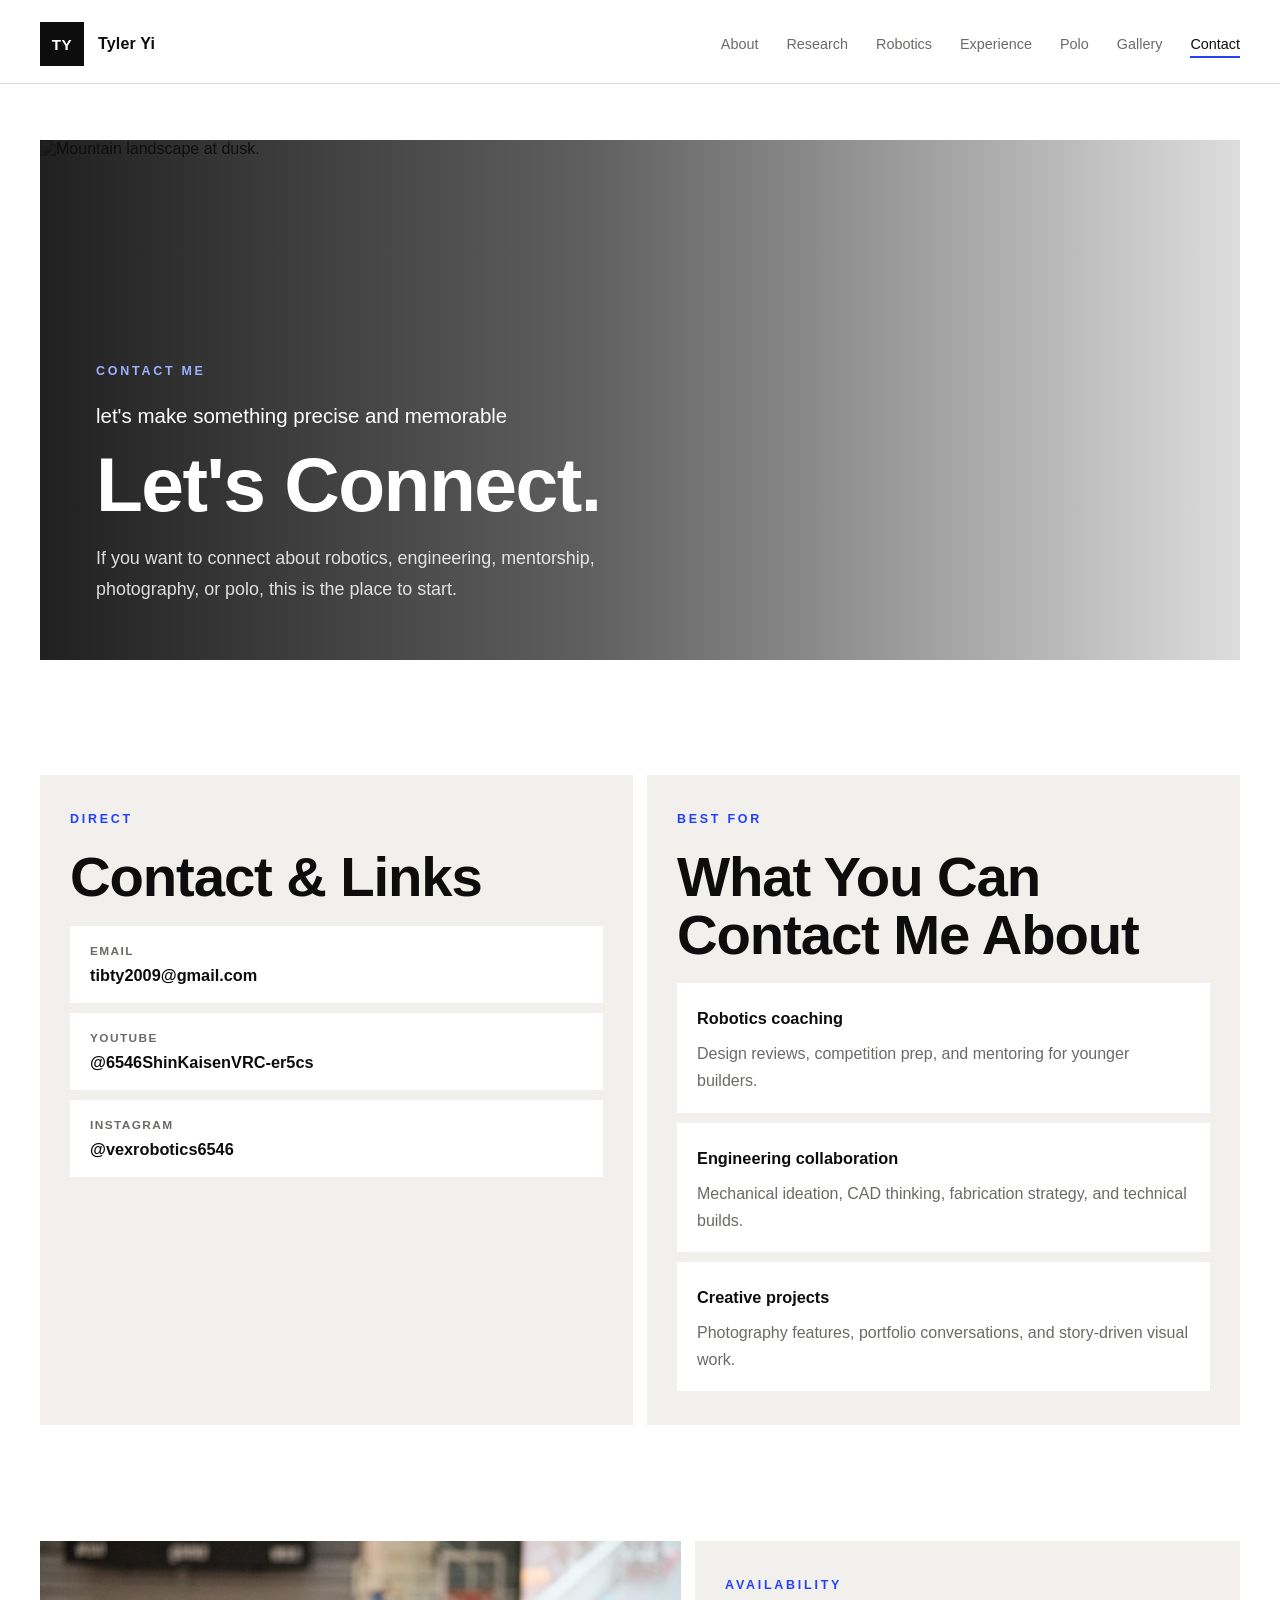
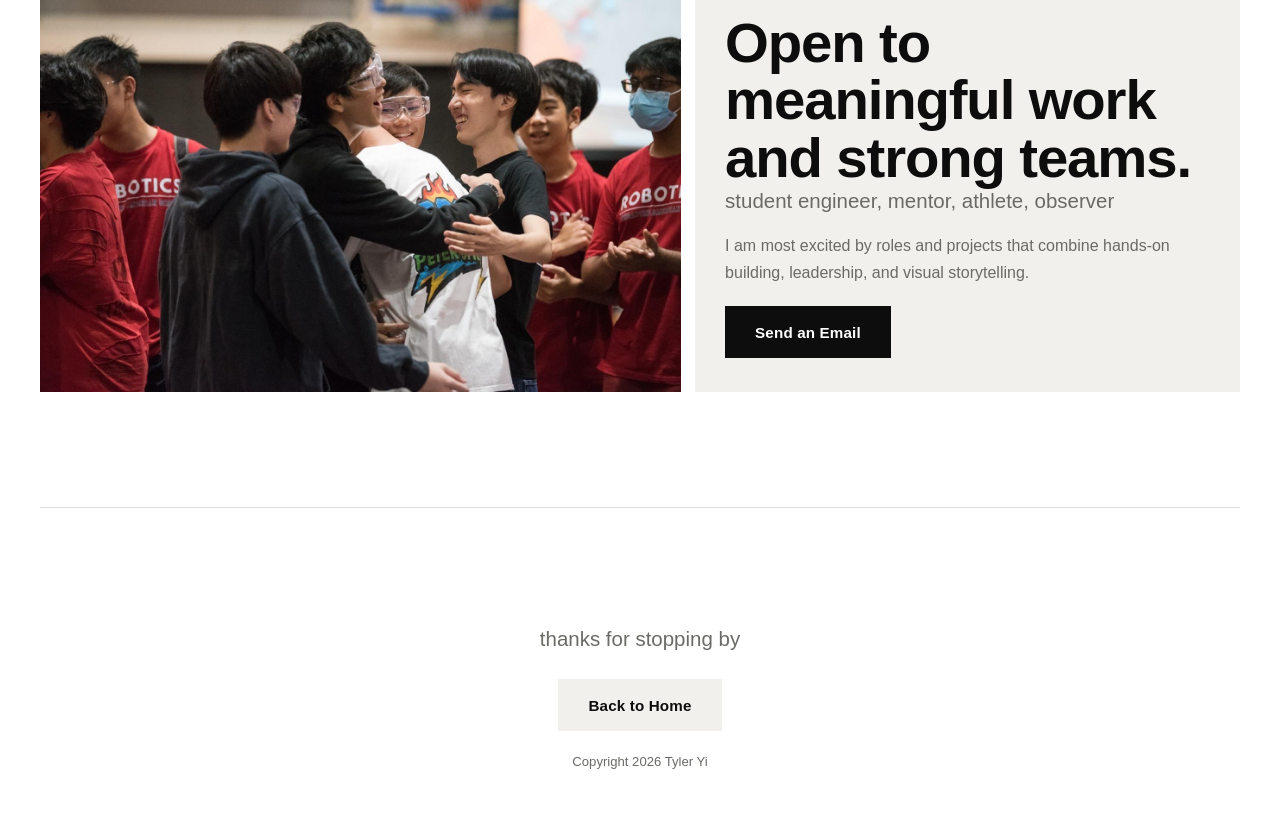
==== commit 10add0c1: "Add Projects & Experience section and resume highlights - New section: Nepal STEM kits, SmartStickie" ====
--- a/contact.html
+++ b/contact.html
@@ -31,6 +31,7 @@
         <a href="index.html">About</a>
         <a href="index.html#research">Research</a>
         <a href="index.html#robotics">Robotics</a>
+        <a href="index.html#experience">Experience</a>
         <a href="index.html#polo">Polo</a>
         <a href="index.html#gallery">Gallery</a>
         <a class="is-active" href="contact.html">Contact</a>
